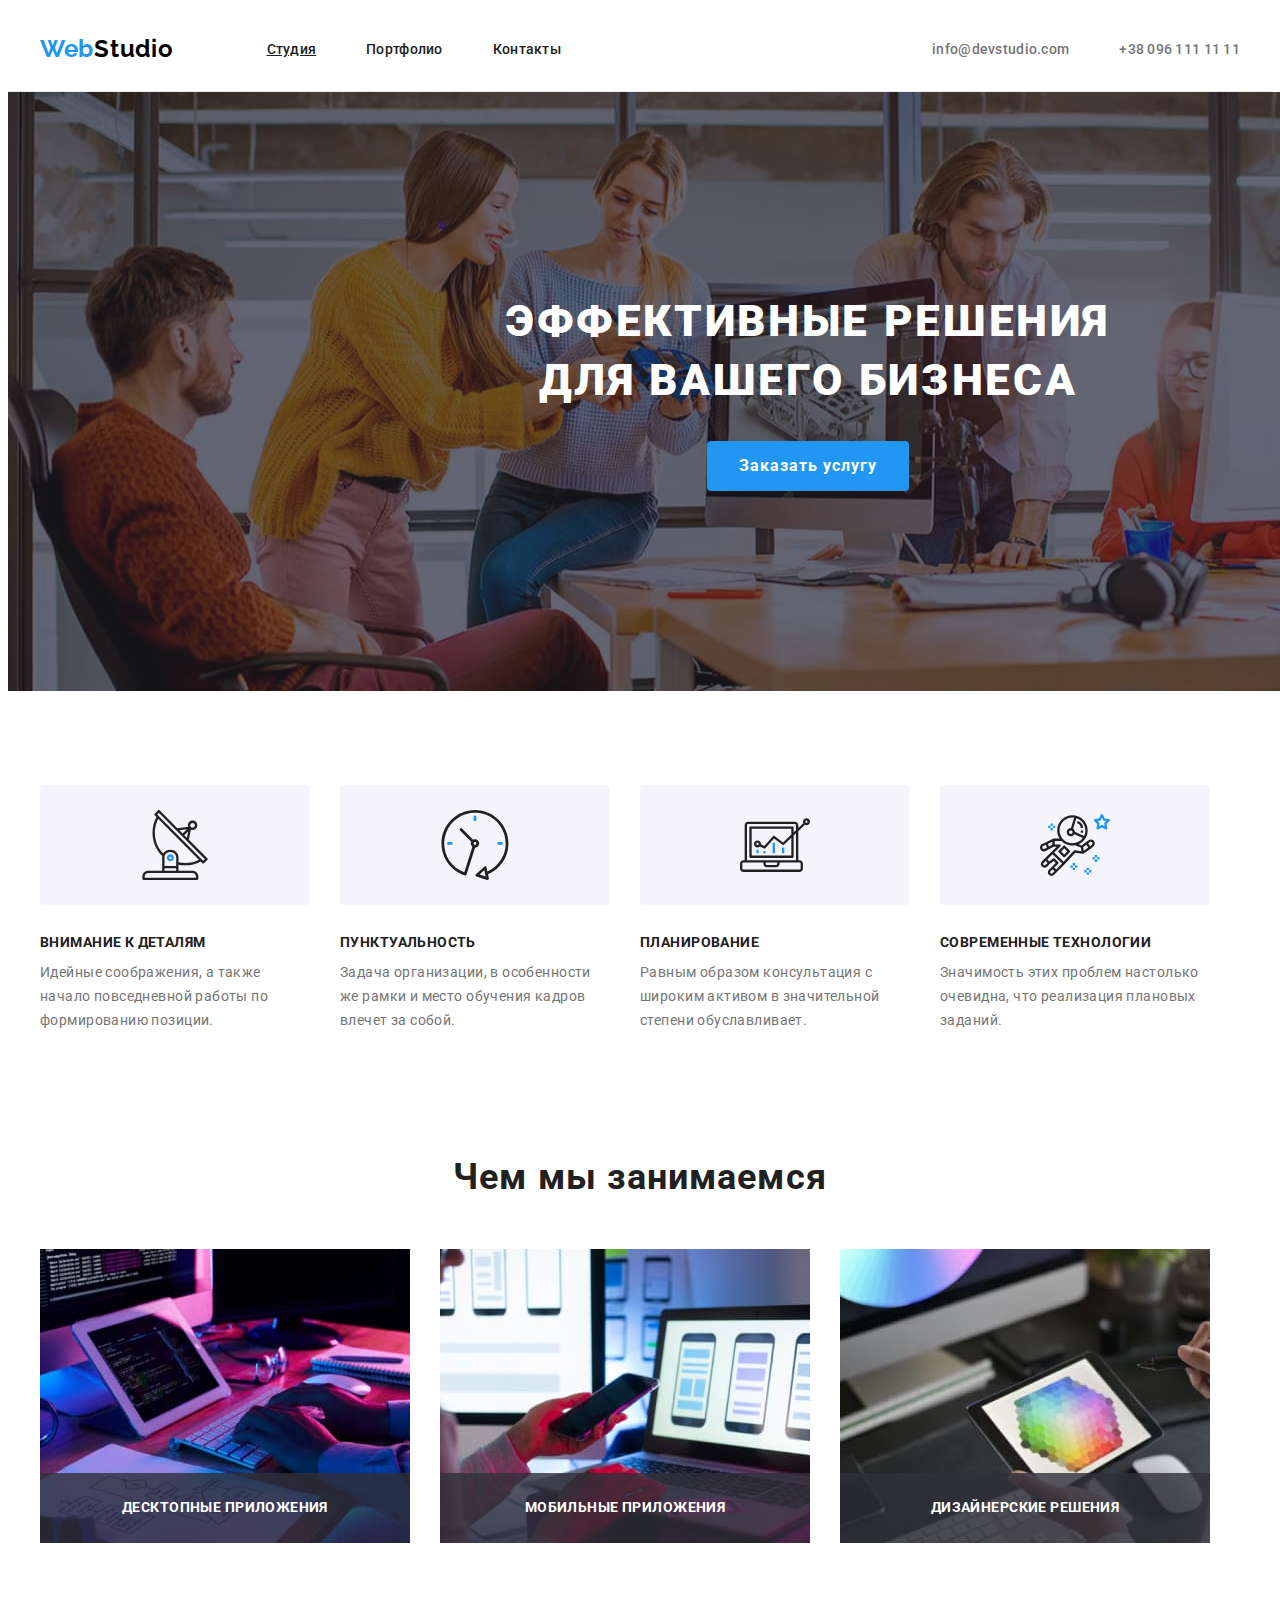
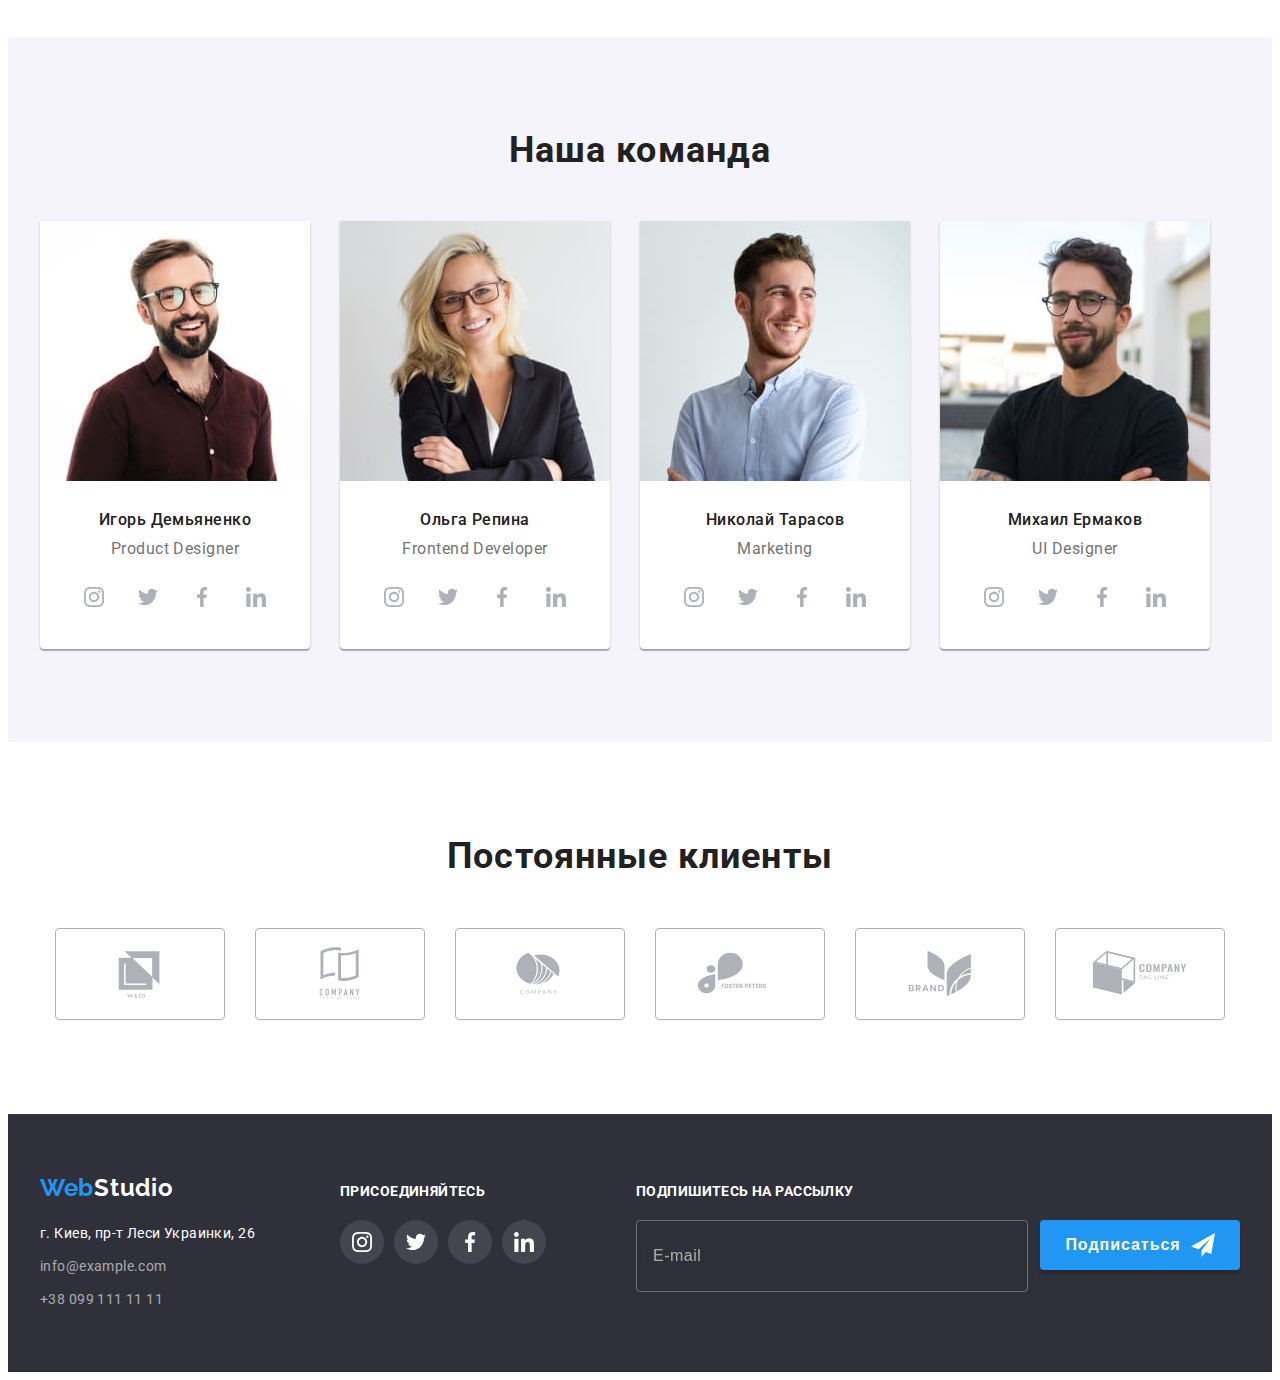
==== index.html @ d0c4ad3a "start" ====
<!DOCTYPE html>
<html lang="ru">

<head>
    <meta charset="UTF-8">
    <meta http-equiv="X-UA-Compatible" content="IE=edge">
    <meta name="viewport" content="width=device-width, initial-scale=1.0">
    <title>Document</title>

    <link rel="stylesheet" href="https://cdnjs.cloudflare.com/ajax/libs/modern-normalize/1.1.0/modern-normalize.min.css"
        integrity="sha512-wpPYUAdjBVSE4KJnH1VR1HeZfpl1ub8YT/NKx4PuQ5NmX2tKuGu6U/JRp5y+Y8XG2tV+wKQpNHVUX03MfMFn9Q=="
        crossorigin="anonymous" referrerpolicy="no-referrer" />
    <link rel="stylesheet" href="./css/styles.css">
    <link rel="stylesheet" href="./css/main.min.css">


    <link rel="preconnect" href="https://fonts.googleapis.com">
    <link rel="preconnect" href="https://fonts.gstatic.com" crossorigin>
    <link
        href="https://fonts.googleapis.com/css2?family=Raleway:wght@700&family=Roboto:wght@400;500;700;900&display=swap"
        rel="stylesheet">

</head>

<body>
    <header class="header">
        <div class="header__container container">
            <nav class="navigation">
                <a class="logo link" href="">Web<span class="logo--black">Studio</span></a>
                <ul class="navigation__list list">
                    <li class="navigation__item">
                        <a class="navigation__link currentclink" href="./index.html">Студия</a>
                    </li>
                    <li class="navigation__item">
                        <a class="navigation__link link" href="./portfolio.html">Портфолио</a>
                    </li>
                    <li class="navigation__item">
                        <a class="navigation__link link" href="">Контакты</a>
                    </li>
                </ul>
            </nav>
            <ul class="header__connect list">
                <li class="header__contact">
                    <a class="header__link link" href="mailto:info@devstudio.com">
                        <svg class="header__icon" width="16" height="12">
                            <use href="./images/icons.svg#icon-envelope"></use>
                        </svg>info@devstudio.com</a>
                </li>
                <li class="header__contact">
                    <a class="header__link link" href="tel:+380961111111">
                        <svg class="header__icon" width="10" height="16">
                            <use href="./images/icons.svg#icon-smartphone"></use>
                        </svg>+38 096 111 11 11</a>
                </li>
            </ul>
        </div>
        <div class="header__container--mob container">
            <nav class="navigation">
                <a class="logo link" href="">Web<span class="logo--black">Studio</span></a>
                <button type="button" aria-controls="menu-container" class="menu-open-btn">
                    <svg class="navigation__icons" width="40" height="40">
                        <use class="navigation__menu" href="./images/icons.svg#icon-menu"></use>
                    </svg>
                </button>
                <div class="navigation__container mob-menu is-hidden" id="menu-container">
                    <button type="button" aria-controls="menu-container" class="menu-close-btn">
                        <svg class="navigation__icons" width="40" height="40">
                            <use class="navigation__cross" href="./images/icons.svg#icon-cross"></use>
                        </svg>
                    </button>
                    <ul class="navigation__list--mob list">
                        <li class="navigation__item--mob">
                            <a class="navigation__link current link" href="./index.html">Студия</a>
                        </li>
                        <li class="navigation__item--mob">
                            <a class="navigation__link link" href="./portfolio.html">Портфолио</a>
                        </li>
                        <li class="navigation__item--mob">
                            <a class="navigation__link link" href="">Контакты</a>
                        </li>
                    </ul>
                
                    <ul class="header__connect--mob list">
                        <li class="header__contact">
                            <a class="header__link link mail" href="mailto:info@devstudio.com">
                                <svg class="header__icon" width="16" height="12">
                                    <use href="./images/icons.svg#icon-envelope"></use>
                                </svg>info@devstudio.com</a>
                        </li>
                        <li class="header__contact">
                            <a class="header__link link tel" href="tel:+380961111111">
                                <svg class="header__icon" width="10" height="16">
                                    <use href="./images/icons.svg#icon-smartphone"></use>
                                </svg>+38 096 111 11 11</a>
                        </li>
                    </ul>
                    <ul class="header__sms list">
                        <li class="header__site line"><a class="link" href="">Instagram</a></li>
                        <li class="header__site line"><a class="link" href="">Twitter</a></li>
                        <li class="header__site line"><a class="link" href="">Facebook</a></li>
                        <li class="header__site line"><a class="link" href=>LinkedIn</a></li>
                    </ul>
                </div>
            </nav>
        </div>
    </header>
    <main>
        <section class="hero hero__container">
            <div class="container">
                <h1 class="hero__title">Эффективные решения<br> для вашего бизнеса</h1>
                <button class="hero__btn" type="button" data-modal-open>Заказать услугу</button>
            </div>
        </section>

        <section class="features">
            <div class="container">
                <h2 class="features__title visually-hidden">Особенности</h2>
                <ul class="features__list list">
                    <li class="features__item">
                        <div class="features__icons">
                            <svg class="features__icon" width="70" height=70>
                                <use href="./images/icons.svg#icon-antenna"></use>
                            </svg>
                        </div>
                        <h3 class="features__accent">Внимание к деталям</h3>
                        <p class="features__text">Идейные соображения, а также начало повседневной работы по формированию
                            позиции.</p>
                    </li>
                    <li class="features__item">
                        <div class="features__icons">
                            <svg class="features__icon" width="70" height=70>
                                <use href="./images/icons.svg#icon-clock"></use>
                            </svg>
                        </div>
                        <h3 class="features__accent">Пунктуальность</h3>
                        <p class="features__text">Задача организации, в особенности же рамки и место обучения кадров
                            влечет
                            за собой.</p>
                    </li>
                    <li class="features__item">
                        <div class="features__icons">
                            <svg class="features__icon" width="70" height=70>
                                <use href="./images/icons.svg#icon-diagram"></use>
                            </svg>
                        </div>
                        <h3 class="features__accent">Планирование</h3>
                        <p class="features__text">Равным образом консультация с широким активом в значительной степени
                            обуславливает.</p>
                    </li>
                    <li class="features__item">
                        <div class="features__icons">
                            <svg class="features__icon" width="70" height=70>
                                <use href="./images/icons.svg#icon-astronaut"></use>
                            </svg>
                        </div>
                        <h3 class="features__accent">Современные технологии</h3>
                        <p class="features__text">Значимость этих проблем настолько очевидна, что реализация плановых
                            заданий.</p>
                    </li>
                </ul>
            </div>
        </section>

        <section class="work">
            <div class="container">
                <h2 class="work__title">Чем мы занимаемся</h2>
                <ul class="work__list list">
                    <li class="work__item">
                        <img src="./images/ourwork.jpg" alt="Специалист обрабатывает данные с помощью компьютера"
                            width="370" height="294">
                        <p class="work__text">Десктопные приложения</p>
                    </li>
                    <li class="work__item">
                        <img src="./images/ourwork1.jpg" alt="Процесс настройки мобильного приложения" width="370"
                            height="294">
                        <p class="work__text">Мобильные приложения</p>
                    </li>
                    <li class="work__item">
                        <img src="./images/ourwork2.jpg" alt="Специалист рисует логотип на планшете" width="370"
                             height="294">
                        <p class="work__text">Дизайнерские решения</p>
                    </li>
                </ul>
            </div>
        </section>

        <section class="team team__container">
            <div class="container ">
                <h2 class="team__title">Наша команда</h2>
                <ul class="team__list list">
                    <li class="team__item">
                        <picture>
                            <source 
                            srcset="./images/ourteam.jpg 1x,
                                    ./images/ourteam-desk@.jpg 2x" 
                            media="(min-width: 1200px)" 
                            />
                            <source 
                            srcset="./images/ourteam-tab.jpg 1x,
                                    ./images/ourteam-tab@.jpg 2x" 
                            media="(min-width: 768px)" 
                            />

                            <source
                            srcset="./images/ourteam-mob.jpg 1x,
                                    ./images/ourteam-mob@.jpg 2x"
                            media="(min-width: 320px)"
                            />
                            <img src="./images/ourteam.jpg" alt="Игорь Демьяненко">
                        </picture>
                        
                        <div class="team__information">
                            <h3 class="team__name">Игорь Демьяненко</h3>
                            <p class="team__text" lang="en">Product Designer</p>
                            <ul class="sms list">
                                <li class="sms__item">
                                    <a href="" class="sms__link">
                                        <svg class="sms__icon" width="20" height="20">
                                            <use href="./images/icons.svg#icon-instagram"></use></svg>
                                    </a>
                                </li>
                                <li class="sms__item">
                                    <a href="" class="sms__link">
                                        <svg class="sms__icon" width="20" height="20">
                                            <use href="./images/icons.svg#icon-twitter"></use>
                                        </svg>
                                   </a>
                                </li>
                                <li class="sms__item">
                                    <a href="" class="sms__link">
                                        <svg class="sms__icon" width="20" height="20">
                                            <use href="./images/icons.svg#icon-facebook"></use>
                                        </svg>
                                    </a>
                               </li>
                                <li class="sms__item">
                                    <a href="" class="sms__link">
                                        <svg class="sms__icon" width="20" height="20">
                                            <use href="./images/icons.svg#icon-linkedin"></use>
                                        </svg>
                                   </a>
                               </li>
                            </ul>
                        </div>
                    </li>
                    <li class="team__item">
                       <picture>
                            <source 
                            srcset="./images/ourteam1.jpg 1x,
                                    ./images/ourteam-desk2@.jpg 2x" 
                            media="(min-width: 1200px)" 
                            />
                            <source 
                            srcset="./images/ourteam-tab2.jpg 1x,
                                    ./images/ourteam-tab2@.jpg 2x" 
                            media="(min-width: 768px)" 
                            />

                            <source
                            srcset="./images/ourteam-mob2.jpg 1x,
                                    ./images/ourteam-mob2@.jpg 2x"
                            media="(min-width: 320px)"
                            />
                            <img src="./images/ourteam1.jpg" alt="Ольга Репина">
                        </picture>                        
                        
                        <div class="team__information">
                            <h3 class="team__name">Ольга Репина</h3>
                            <p class="team__text" lang="en">Frontend Developer</p>
                            <ul class="sms list">
                                <li class="sms__item">
                                    <a href="" class="sms__link">
                                        <svg class="sms__icon" width="20" height="20">
                                            <use href="./images/icons.svg#icon-instagram"></use>
                                        </svg>
                                    </a>
                                </li>
                                <li class="sms__item">
                                    <a href="" class="sms__link">
                                        <svg class="sms__icon" width="20" height="20">
                                            <use href="./images/icons.svg#icon-twitter"></use>
                                        </svg>
                                    </a>
                                </li>
                                <li class="sms__item">
                                    <a href="" class="sms__link">
                                        <svg class="sms__icon" width="20" height="20">
                                            <use href="./images/icons.svg#icon-facebook"></use>
                                        </svg>
                                    </a>
                                </li>
                                <li class="sms__item">
                                    <a href="" class="sms__link">
                                        <svg class="sms__icon" width="20" height="20">
                                            <use href="./images/icons.svg#icon-linkedin"></use>
                                        </svg>
                                    </a>
                                </li>
                            </ul>
                        </div>
                    </li>
                    <li class="team__item">
                        <picture>
                            <source 
                            srcset="./images/ourteam2.jpg 1x,
                                    ./images/ourteam-desk3@.jpg 2x" 
                            media="(min-width: 1200px)" 
                            />
                            <source 
                            srcset="./images/ourteam-tab3.jpg 1x,
                                    ./images/ourteam-tab3@.jpg 2x" 
                            media="(min-width: 768px)" 
                            />

                            <source
                            srcset="./images/ourteam-mob3.jpg 1x,
                                    ./images/ourteam-mob3@.jpg 2x"
                            media="(min-width: 320px)"
                            />
                            <img src="./images/ourteam2.jpg" alt="Николай Тарасов">
                        </picture>                          
                       
                        <div class="team__information">
                            <h3 class="team__name">Николай Тарасов</h3>
                            <p class="team__text" lang="en">Marketing</p>
                            <ul class="sms list">
                                <li class="sms__item">
                                    <a href="" class="sms__link">
                                        <svg class="sms__icon" width="20" height="20">
                                            <use href="./images/icons.svg#icon-instagram"></use>
                                        </svg>
                                    </a>
                                </li>
                                <li class="sms__item">
                                    <a href="" class="sms__link">
                                        <svg class="sms__icon" width="20" height="20">
                                            <use href="./images/icons.svg#icon-twitter"></use>
                                        </svg>
                                    </a>
                                </li>
                                <li class="sms__item">
                                    <a href="" class="sms__link">
                                        <svg class="sms__icon" width="20" height="20">
                                            <use href="./images/icons.svg#icon-facebook"></use>
                                        </svg>
                                    </a>
                                </li>
                                <li class="sms__item">
                                    <a href="" class="sms__link">
                                        <svg class="sms__icon" width="20" height="20">
                                            <use href="./images/icons.svg#icon-linkedin"></use>
                                        </svg>
                                    </a>
                                </li>
                            </ul>
                        </div>
                    </li>
                    <li class="team__item">
                        <picture>
                            <source 
                            srcset="./images/ourteam3.jpg 1x,
                                    ./images/ourteam-desk4@.jpg 2x" 
                            media="(min-width: 1200px)" 
                            />
                            <source 
                            srcset="./images/ourteam-tab4.jpg 1x,
                                    ./images/ourteam-tab4@.jpg 2x" 
                            media="(min-width: 768px)" 
                            />

                            <source
                            srcset="./images/ourteam-mob4.jpg 1x,
                                    ./images/ourteam-mob4@.jpg 2x"
                            media="(min-width: 320px)"
                            />
                            <img src="./images/ourteam3.jpg" alt="Михаил Ермаков">
                        </picture> 
                        
                        <div class="team__information">
                            <h3 class="team__name">Михаил Ермаков</h3>
                            <p class="team__text" lang="en">UI Designer</p>
                            <ul class="sms list">
                                <li class="sms__item">
                                    <a href="" class="sms__link">
                                        <svg class="sms__icon" width="20" height="20">
                                            <use href="./images/icons.svg#icon-instagram"></use>
                                        </svg>
                                    </a>
                                </li>
                                <li class="sms__item">
                                    <a href="" class="sms__link">
                                        <svg class="sms__icon" width="20" height="20">
                                            <use href="./images/icons.svg#icon-twitter"></use>
                                        </svg>
                                    </a>
                                </li>
                                <li class="sms__item">
                                    <a href="" class="sms__link">
                                        <svg class="sms__icon" width="20" height="20">
                                            <use href="./images/icons.svg#icon-facebook"></use>
                                        </svg>
                                    </a>
                                </li>
                                <li class="sms__item">
                                    <a href="" class="sms__link">
                                        <svg class="sms__icon" width="20" height="20">
                                            <use href="./images/icons.svg#icon-linkedin"></use>
                                        </svg>
                                    </a>
                                </li>
                            </ul>
                        </div>
                    </li>
                </ul>
            </div>
        </section>

        <section class="clients">
            <div class="container">
                <h2 class="clients__title">Постоянные клиенты</h2>
                <ul class="clients__list list">
                    <li class="clients__item">
                        <a href="" class="clients__link">
                            <svg class="clients__icon" width="106" height="60">
                                <use href="./images/icons.svg#icon-logo"></use>
                            </svg>
                        </a>
                    </li>
                    <li class="clients__item">
                        <a href="" class="clients__link">
                            <svg class="clients__icon" width="106" height="60">
                                <use href="./images/icons.svg#icon-logo-two"></use>
                            </svg>
                        </a>
                    </li>
                    <li class="clients__item">
                        <a href="" class="clients__link">
                            <svg class="clients__icon" width="106" height="60">
                                <use href="./images/icons.svg#icon-logo-three"></use>
                            </svg>
                        </a>
                    </li>
                    <li class="clients__item">
                        <a href="" class="clients__link">
                            <svg class="clients__icon" width="106" height="60">
                                <use href="./images/icons.svg#icon-logo-four"></use>
                            </svg>
                        </a>
                    </li>
                    <li class="clients__item">
                        <a href="" class="clients__link">
                            <svg class="clients__icon" width="106" height="60">
                                <use href="./images/icons.svg#icon-logo-five"></use>
                            </svg>
                        </a>
                    </li>
                    <li class="clients__item">
                        <a href="" class="clients__link">
                            <svg class="clients__icon" width="106" height="60">
                                <use href="./images/icons.svg#icon-logo-six"></use>
                            </svg>
                        </a>
                    </li>
                </ul>
            </div>
        </section>
    </main>

    <footer class="footer footer__container">
        <div class="container footer__parts">
            
                <div class="footer--first part">
                    <a class="logo link footer__logo" href="">Web<span class="logo--white">Studio</span></a>
                    <address class="footer__section">
                        <ul class="footer__list list">
                            <li class="footer__item">
                                <a class="footer__adress link" href="https://goo.gl/maps/gD4pQJYPGVRcV6fe9" target="_blank"
                                    rel="noopener noreferrer nofollow">г. Киев, пр-т Леси Украинки, 26</a>
                            </li>
                            <li class="footer__item">
                                <a class="footer__contact link" href="mailto:info@example.com">info@example.com</a>
                            </li>
                            <li class="footer__item">
                                <a class="footer__contact link" href="tel:+380991111111">+38 099 111 11 11</a>
                            </li>
                        </ul>
                    </address>
                </div>
                <div class="footer--second part">
                    <p class="footer__text">присоединяйтесь</p>
                    <ul class="footer__sms list">
                        <li class="footer__site">
                            <a href="" class="footer__link">
                                <svg class="footer__icons" width="20" height="20">
                                    <use href="./images/icons.svg#icon-instagram-footer"></use>
                                </svg>
                            </a>
                        </li>
                        <li class="footer__site">
                            <a href="" class="footer__link">
                                <svg class="footer__icons" width="20" height="20">
                                    <use href="./images/icons.svg#icon-twitter-footer"></use>
                                </svg>
                            </a>
                        </li>
                        <li class="footer__site">
                            <a href="" class="footer__link">
                                <svg class="footer__icons" width="20" height="20">
                                    <use href="./images/icons.svg#icon-facebook-footer"></use>
                                </svg>
                            </a>
                        </li>
                        <li class="footer__site">
                            <a href="" class="footer__link">
                                <svg class="footer__icons" width="20" height="20">
                                    <use href="./images/icons.svg#icon-linkedin-footer"></use>
                                </svg>
                            </a>
                        </li>
                    </ul>
                </div>
            
            <div class="footer--third part">
                <p class="footer__text">Подпишитесь на рассылку</p>
                <div class="footer__form">
                    <input 
                    type="email"
                    name="footer-email"
                    class="footer__email"
                    placeholder="E-mail"
                    />
                    <button type="button" class="footer__btn">
                        Подписаться
                        <svg class="footer__icon--send" width="24" height="24">
                            <use href="./images/icons.svg#icon-send"></use>
                        </svg>
                    </button>
                </div>
            </div>
        </div>
    </footer>

    <div class="backdrop is-hidden" data-modal>
        <div class="modal">
            <button type="button" class="modal__btn--close" data-modal-close>
                <svg class="modal__icon" width="18" height="18">
                    <use href="./images/icons.svg#icon-close-black"></use>
                </svg>
            </button>
            <form class="modal__form">
                <p class="modal__title">Оставьте свои данные, мы вам перезвоним</p>
                    <label class="modal__label">
                        Имя
                        <span class="modal__field">
                            <input
                            type="text"
                            name="name"
                            class="modal__input"
                            />
                            <svg class="modal__icons" width="18" height="18">
                                <use href="./images/icons.svg#icon-person-black"></use>
                            </svg>
                        </span>
                    </label>
                    <label class="modal__label">
                        Телефон
                        <span class="modal__field">
                            <input
                            type="tel"
                            name="telefon"
                            class="modal__input"
                            />
                            <svg class="modal__icons" width="18" height="18">
                                <use href="./images/icons.svg#icon-phone-black"></use>
                            </svg>
                        </span>
                    </label>
                    <label class="modal__label">
                        Почта
                        <span class="modal__field">
                            <input 
                            type="email"
                            name="email"
                            class="modal__input"
                            />
                            <svg class="modal__icons" width="18" height="18">
                                <use href="./images/icons.svg#icon-email-black"></use>
                            </svg>
                        </span>
                    </label>
            
                    <label class="modal__label modal__textarea">
                        Комментарий
                        <textarea name="modal-text" placeholder="Введите текст" class="modal__text"></textarea>
                    </label>

                    <label class="check">
                        <span class="check__field">
                            <input type="checkbox" name="check" class="check__input" />
                            <svg class="check__icon" width="16" height="15">
                                <use href="./images/icons.svg#icon-check"></use>
                            </svg>
                        </span>
                        Соглашаюсь с рассылкой и принимаю<a href="" class="check__link">Условия договора</a> 
                    </label>
                <button type="submit" class="modal__submit">Отправить</button>
            </form>
        </div>
    </div>
    <script src="./js/modal.js"></script>
    <script src="./js/mobile-menu.js"></script>
</body>

</html>
---- css/main.min.css ----
p,h1,h2,h3,h4,h5,h6{margin:0}ul{margin:0;padding:0}.list{list-style:none}.link{text-decoration:none}textarea::placeholder{color:rgba(117,117,117,0.5)}img{display:block;max-width:100%;height:auto}input::placeholder{font-weight:400;font-size:16px;line-height:1.25;display:flex;align-items:center;letter-spacing:0.03em;color:rgba(255,255,255,0.6)}body{font-family:'Roboto', sans-serif;color:var(--first-title-color);background-color:var(--main-background-color)}.container{padding-left:15px;padding-right:15px;margin:0 auto}@media screen and (min-width: 480px){.container{width:480px}}@media screen and (min-width: 768px){.container{width:768px}}@media screen and (min-width: 1200px){.container{width:1200px}}.logo{font-family:Raleway;font-weight:700;font-size:24px;line-height:1.16;letter-spacing:0.03em;color:var(--accent-color)}@media screen and (min-width: 1200px){.logo{margin-right:93px;padding-top:24px;padding-bottom:24px}}.logo--black{color:var(--logo-part-color)}.footer__logo{display:block;margin-bottom:20px;padding:0}.logo--white{color:var(--three-title-color)}.header{font-weight:500;font-size:40px;line-height:1.17;letter-spacing:0.02em;border-bottom:1px solid #ececec}.header__container--mob{position:relative}@media screen and (min-width: 320px) and (max-width: 767px){.header__container{display:none}}@media screen and (min-width: 768px){.header__container--mob{display:none}}.header__connect--mob{display:flex;flex-direction:column-reverse;margin-left:auto;margin-bottom:64px}.header .tel{font-weight:500;font-size:34px;line-height:1.17;letter-spacing:0.02em;color:var(--accent-color);margin-bottom:32px}.header .mail{font-weight:500;font-size:24px;line-height:1.16;letter-spacing:0.02em;color:var(--first-text-color)}.header__sms{position:relative;display:flex;flex-direction:row}.header .line{position:relative}.header .line::after{content:'';width:22px;height:0px;bottom:8px;position:absolute;border:1px solid rgba(33,33,33,0.2);transform:rotate(90deg)}.header__site{font-weight:500;font-size:18px;line-height:1.22;letter-spacing:0.02em;color:var(--accent-color)}.header__site:not(:last-child){margin-right:20px}.header__link{color:var(--first-text-color);display:flex;transition:color 250ms cubic-bezier(0.4, 0, 0.2, 1)}.header__link:hover,.header__link:focus{color:var(--accent-color)}@media screen and (min-width: 768px){.header__link{align-items:center;justify-content:center;padding-top:32px;padding-bottom:32px}}@media screen and (min-width: 768px){.header__icon{fill:currentColor;margin-right:10px}}.header__icon{display:none}@media screen and (min-width: 1200px){.header{font-size:14px;line-height:1.33;border-bottom:1px solid #ececec}.header__container{display:flex;align-items:center}.header .header__contact+.header__contact{margin-left:50px}.header__link{color:var(--first-text-color);display:flex;align-items:center;justify-content:center;padding-top:32px;padding-bottom:32px;transition:color 250ms cubic-bezier(0.4, 0, 0.2, 1)}.header__link:hover,.header__link:focus{color:var(--accent-color)}}.navigation{display:flex;justify-content:space-between;align-items:center}.navigation__container{position:absolute;top:0;left:0;width:100%;height:796px;background-color:var(--main-background-color);padding:48px 40px}.navigation__list--mob{margin-bottom:302px}.navigation .menu-close-btn{position:absolute;top:10px;right:15px}.navigation .menu-close-btn,.navigation .menu-open-btn{display:inline-flex;margin:0;padding:0;border:none;background-color:transparent}.navigation .menu-close-btn:hover,.navigation .menu-close-btn:focus,.navigation .menu-open-btn:hover,.navigation .menu-open-btn:focus{color:var(--accent-color)}.navigation__button .navigation__list{display:flex;flex-direction:column;margin-bottom:302px}.navigation__item--mob:not(:last-child){margin-bottom:32px}.navigation__link{color:var(--first-title-color);display:block;transition:color 250ms cubic-bezier(0.4, 0, 0.2, 1)}.navigation__link:focus,.navigation__link:hover{color:var(--accent-color)}@media screen and (min-width: 768px){.navigation__link{padding-top:32px;padding-bottom:32px}}@media screen and (min-width: 768px){.navigation .navigation__item+.navigation__item{margin-left:50px}}.current{color:var(--accent-color);position:relative}@media screen and (min-width: 768px){.current::after{content:'';width:100%;height:4px;position:absolute;background-color:var(--accent-color);border-radius:2px;left:0;bottom:-1px}}@media screen and (min-width: 768px){.header{font-weight:500;font-size:14px;line-height:1.33;letter-spacing:0.02em;border-bottom:1px solid #ececec}.header__container{display:flex;align-items:center}.header__connect{display:flex;margin-left:auto}.header .header__contact+.header__contact{margin-left:50px}.header__link{color:var(--first-text-color);display:flex;align-items:center;justify-content:center;padding-top:32px;padding-bottom:32px;transition:color 250ms cubic-bezier(0.4, 0, 0.2, 1)}.header__link:hover,.header__link:focus{color:var(--accent-color)}.header__icon{fill:currentColor;margin-right:10px}.navigation{display:flex;align-items:center}.navigation__list{display:flex}.navigation .navigation__item+.navigation__item{margin-left:50px}.navigation__link{color:var(--first-title-color);display:block;padding-top:32px;padding-bottom:32px;transition:color 250ms cubic-bezier(0.4, 0, 0.2, 1)}.navigation__link:focus,.navigation__link:hover{color:var(--accent-color)}.current{color:var(--accent-color);position:relative}.current::after{content:'';width:100%;height:4px;position:absolute;background-color:var(--accent-color);border-radius:2px;left:0;bottom:-1px}}.hero{background-color:var(--hero-background-color)}.hero__container{padding-top:118px;padding-bottom:118px;background-image:linear-gradient(var(--hero-background-color), var(--hero-background-color)),url(../images/hero-mob.jpg);background-repeat:no-repeat;background-position:center;background-size:cover;width:480px;margin:0 auto}@media (min-device-pixel-ratio: 2), (min-resolution: 192dpi), (min-resolution: 2dppx){.hero__container{background-image:linear-gradient(var(--hero-background-color), var(--hero-background-color)),url(../images/hero-mob2.jpg)}}.hero__title{font-weight:900;font-size:26px;line-height:1.61;text-align:center;letter-spacing:0.06em;text-transform:uppercase;color:var(--three-title-color);margin-bottom:30px}.hero__btn{font-family:inherit;border:none;border-radius:4px;font-weight:700;font-size:16px;line-height:1.87;display:flex;align-items:center;text-align:center;letter-spacing:0.06em;color:var(--second-btn-color);cursor:pointer;background-color:var(--background-btn-color);margin-left:auto;margin-right:auto;padding:10px 32px;transition:background-color 250ms cubic-bezier(0.4, 0, 0.2, 1)}.hero__btn:hover,.hero__btn:focus{background-color:var(--background-btn-hero)}@media screen and (min-width: 768px){.hero__container{padding-top:200px;padding-bottom:200px;background-image:linear-gradient(var(--hero-background-color), var(--hero-background-color)),url(../images/hero-tab.jpg);width:768px}}@media screen and (min-width: 768px) and (min-device-pixel-ratio: 2), screen and (min-width: 768px) and (min-resolution: 192dpi), screen and (min-width: 768px) and (min-resolution: 2dppx){.hero__container{background-image:linear-gradient(var(--hero-background-color), var(--hero-background-color)),url(../images/hero-tab2.jpg)}}@media screen and (min-width: 1200px){.hero__container{padding-top:200px;padding-bottom:200px;background-image:linear-gradient(var(--hero-background-color), var(--hero-background-color)),url(../images/hero-picture.jpg);width:1600px}}@media screen and (min-width: 1200px) and (min-device-pixel-ratio: 2), screen and (min-width: 1200px) and (min-resolution: 192dpi), screen and (min-width: 1200px) and (min-resolution: 2dppx){.hero__container{background-image:linear-gradient(var(--hero-background-color), var(--hero-background-color)),url(../images/hero-picture2.jpg)}}@media screen and (min-width: 1200px){.hero__title{font-size:44px;line-height:1.36}}.features{padding-top:60px;padding-bottom:60px}.features__icons{height:120px;background:var(--three-background-color);border-radius:4px;display:flex;justify-content:center;align-items:center;margin-bottom:30px}.features__accent{font-weight:700;font-size:14px;line-height:1.14;letter-spacing:0.03em;text-transform:uppercase;color:var(--first-title-color);margin-bottom:10px}.features__text{font-weight:400;font-size:14px;line-height:1.71;letter-spacing:0.03em;color:var(--first-text-color)}.features__item{width:450px}.features__item:not(:last-child){margin-bottom:30px}.features__icons{width:450px}@media screen and (max-width: 767px){.features__accent{text-align:center}}@media screen and (min-width: 768px){.features__list{display:flex}.features__item{width:354px}.features__icons{width:354px}}@media screen and (min-width: 768px) and (max-width: 1190px){.features__list{flex-wrap:wrap;margin-right:-30px;margin-bottom:-30px}.features__item{margin-right:30px;margin-bottom:30px}}@media screen and (min-width: 1200px){.features{padding-top:94px;padding-bottom:94px}.features .features__item+.features__item{margin-left:30px}.features__item{width:270px}.features__icons{width:270px}}@media screen and (max-width: 1190px){.work{display:none}}@media screen and (min-width: 1200px){.work{padding-bottom:94px}.work__title{font-weight:700;font-size:36px;line-height:1.16;text-align:center;letter-spacing:0.03em;color:var(--first-title-color);margin-bottom:50px}.work__list{display:flex}.work .work__item+.work__item{margin-left:30px}.work__item{position:relative}.work__text{position:absolute;bottom:0;background-color:rgba(47,48,58,0.8);width:100%;height:70px;display:flex;justify-content:center;align-items:center;font-weight:700;font-size:14px;line-height:1.14;text-align:center;letter-spacing:0.03em;text-transform:uppercase;color:var(--three-title-color)}}.team{background-color:var(--three-background-color)}.team__container{padding-top:60px;padding-bottom:60px}.team__title{font-weight:700;font-size:36px;line-height:1.16;text-align:center;letter-spacing:0.03em;color:var(--first-title-color);margin-bottom:50px}.team__item{width:450px;height:622px;background:var(--main-background-color);box-shadow:0px 1px 3px rgba(0,0,0,0.12),0px 1px 1px rgba(0,0,0,0.14),0px 2px 1px rgba(0,0,0,0.2);border-radius:0px 0px 4px 4px}.team__information{padding:30px 32px 24px 32px}.team__name{font-weight:500;font-size:16px;line-height:1.18;text-align:center;letter-spacing:0.03em;color:var(--first-title-color);margin-bottom:10px}.team__text{font-weight:400;font-size:16px;line-height:1.18;text-align:center;letter-spacing:0.03em;color:var(--first-text-color);margin-bottom:16px}@media screen and (min-width: 320px) and (max-width: 767px){.team__item:not(:last-child){margin-bottom:30px}}@media screen and (min-width: 768px) and (max-width: 1199px){.team__item{width:354px;height:536px;margin-left:30px;margin-bottom:30px}.team__list{display:flex;flex-wrap:wrap;margin-left:-30px;margin-bottom:-30px}}@media screen and (min-width: 1200px){.team__container{padding-top:93px;padding-bottom:93px}.team__list{display:flex}.team__item{width:270px;height:428px}.team .team__item+.team__item{margin-left:30px}.team__information{padding:30px 32px}}.sms{display:flex;justify-content:center}.sms .sms__item+.sms__item{margin-left:10px}.sms__link{display:flex;justify-content:center;align-items:center;width:44px;height:44px;border-radius:50%;color:var(--icon-color);transition:color 250ms cubic-bezier(0.4, 0, 0.2, 1),background-color 250ms cubic-bezier(0.4, 0, 0.2, 1)}.sms__link:hover,.sms__link:focus{background-color:var(--accent-color);color:var(--second-btn-color)}.sms__icon{fill:currentColor}.clients{padding-top:60px;padding-bottom:60px}.clients__title{font-weight:700;text-align:center;letter-spacing:0.03em;color:var(--first-title-color)}.clients__list{display:flex}.clients__link{display:flex;justify-content:center;align-items:center;height:92px;border:1px solid var(--icon-color);box-sizing:border-box;border-radius:4px;color:var(--icon-color);transition:color 250ms cubic-bezier(0.4, 0, 0.2, 1),border 250ms cubic-bezier(0.4, 0, 0.2, 1)}.clients__link:hover,.clients__link:focus{color:var(--accent-color);border:1px solid var(--accent-color);outline:none}.clients__icon{fill:currentColor}.clients__title{font-size:28px;line-height:1.17;margin-bottom:30px}.clients__link{width:210px}@media screen and (min-width: 768px){.clients__link{width:226px}}@media screen and (min-width: 320px) and (max-width: 1190px){.clients__list{flex-wrap:wrap;margin-right:-30px;margin-bottom:-30px}.clients__item{margin-right:30px;margin-bottom:30px}}@media screen and (min-width: 1200px){.clients{padding-top:94px;padding-bottom:94px}.clients__title{font-size:36px;line-height:1.16;margin-bottom:50px}.clients__list{justify-content:center}.clients .clients__item+.clients__item{margin-left:30px}.clients__link{width:170px}}.footer{background-color:var(--second-background-color)}.footer__container{padding-top:60px;padding-bottom:60px}.footer__adress,.footer__contact{font-family:Roboto;font-style:normal;font-weight:400;font-size:14px;line-height:1.71;letter-spacing:0.03em;transition:color 250ms cubic-bezier(0.4, 0, 0.2, 1)}.footer__adress:hover,.footer__adress:focus,.footer__contact:hover,.footer__contact:focus{color:var(--accent-color)}.footer__adress{color:var(--three-title-color)}.footer__contact{color:rgba(255,255,255,0.6)}.footer__text{font-weight:700;font-size:14px;line-height:1.14;letter-spacing:0.03em;text-transform:uppercase;color:var(--three-title-color);margin-bottom:20px}.footer__sms{display:flex;justify-content:center}.footer .footer__site+.footer__site{margin-left:10px}.footer__link{display:flex;justify-content:center;align-items:center;width:44px;height:44px;border-radius:50%;color:var(--second-btn-color);background-color:rgba(255,255,255,0.1);transition:background-color 250ms cubic-bezier(0.4, 0, 0.2, 1)}.footer__link:hover,.footer__link:focus{background-color:var(--accent-color);filter:drop-shadow(0px 4px 4px rgba(0,0,0,0.25)) drop-shadow(0px 4px 4px rgba(0,0,0,0.25))}.footer__icons{fill:currentColor}.footer__email{width:358px;height:50px;border:1px solid rgba(255,255,255,0.3);filter:drop-shadow(0px 4px 4px rgba(0,0,0,0.15));border-radius:4px;color:rgba(255,255,255,0.6);background-color:transparent;padding:10px 16px;cursor:pointer}.footer__btn{width:200px;height:50px;font-weight:700;font-size:16px;line-height:1.87;display:flex;justify-content:center;align-items:center;text-align:center;letter-spacing:0.06em;color:var(--three-title-color);background-color:var(--background-btn-color);box-shadow:0px 4px 4px rgba(0,0,0,0.15);border-radius:4px;border:none;cursor:pointer}.footer__icon--send{margin-left:10px}@media screen and (min-width: 320px) and (max-width: 1190px){.footer .part{display:flex;flex-direction:column;align-items:center}.footer .part:not(:last-child){margin-bottom:60px}.footer__item{text-align:center}.footer__item:not(:last-child){display:block;margin-bottom:8px}.footer__email{width:450px;margin-bottom:20px}.footer__btn{margin:auto}}@media screen and (min-width: 320px) and (max-width: 767px){.footer__parts{display:flex;flex-direction:column;align-items:center}}@media screen and (min-width: 768px) and (max-width: 1190px){.footer__parts{display:flex;flex-wrap:wrap;justify-content:space-around}}@media screen and (min-width: 1200px){.footer__parts{display:flex;align-items:baseline}.footer .footer--first{width:230px}.footer__item:not(:last-child){display:block;margin-bottom:9px}.footer .footer--second{display:flex;flex-direction:column;justify-content:center;margin-left:70px}.footer .footer--third{margin-left:auto}.footer__form{display:flex}.footer__btn{margin-left:12px}}.backdrop{position:fixed;top:0;width:100vw;height:100vh;background:rgba(0,0,0,0.2);transition:opacity 500ms, visibility 500ms}.backdrop.is-hidden .modal{transform:rotate(-300deg) scale(0.5)}.modal{position:absolute;padding:40px;width:450px;height:609px;top:50%;left:50%;transform:translate(-50%, -50%) rotate(0) scale(1);background:var(--main-background-color);box-shadow:0px 1px 3px rgba(0,0,0,0.12),0px 1px 1px rgba(0,0,0,0.14),0px 2px 1px rgba(0,0,0,0.2);border-radius:4px;transition:transform 500ms}@media screen and (min-width: 1200px){.modal{width:528px;height:581px}.modal__title{line-height:1.15}.modal__input{width:448px}.modal__text{width:448px}}.modal__btn--close{position:absolute;background-color:var(--main-background-color);border-radius:50%;border:1px solid rgba(0,0,0,0.1);box-sizing:border-box;top:8px;right:8px;width:30px;height:30px;cursor:pointer;transition:fill 250ms cubic-bezier(0.4, 0, 0.2, 1)}.modal__btn--close:hover,.modal__btn--close:focus{fill:var(--accent-color)}.modal__icon{position:absolute;top:50%;left:50%;transform:translate(-50%, -50%);color:currentColor}.modal__title{font-weight:700;font-size:20px;line-height:1.5;text-align:center;letter-spacing:0.03em;color:var(--first-title-color);margin-bottom:12px}.modal__label{font-weight:400;font-size:12px;line-height:1.16;letter-spacing:0.01em;color:var(--first-text-color);display:flex;flex-direction:column;margin-bottom:10px}.modal__input{width:370px;height:40px;border:1px solid rgba(33,33,33,0.2);box-sizing:border-box;border-radius:4px;margin-top:4px;cursor:pointer;outline:none;transition:border-color 250ms cubic-bezier(0.4, 0, 0.2, 1)}.modal__input:hover,.modal__input:focus{border-color:var(--accent-color)}.modal .modal__input+.modal__icons,.modal .modal__input+.modal__icons{transition:fill 250ms cubic-bezier(0.4, 0, 0.2, 1)}.modal .modal__input:hover+.modal__icons,.modal .modal__input:focus+.modal__icons{fill:var(--accent-color)}.modal__field{position:relative;display:block}.modal__field input{padding:4px 34px}.modal__icons{position:absolute;top:50%;left:12px;transform:translateY(-50%)}.modal__textarea{margin-bottom:20px}.modal__text{width:370px;height:120px;border:1px solid rgba(33,33,33,0.2);box-sizing:border-box;resize:none;border-radius:4px;padding:12px 16px;margin-top:4px;cursor:pointer;outline:none;transition:border-color 250ms cubic-bezier(0.4, 0, 0.2, 1)}.modal__text:hover,.modal__text:focus{border-color:var(--accent-color)}.modal__submit{font-weight:700;font-size:16px;line-height:1.87;display:flex;justify-content:center;align-items:center;text-align:center;letter-spacing:0.06em;color:var(--second-btn-color);width:200px;height:50px;background:var(--background-btn-color);box-shadow:0px 4px 4px rgba(0,0,0,0.15);border-radius:4px;border:none;cursor:pointer;margin:auto;transition:background-color 250ms cubic-bezier(0.4, 0, 0.2, 1)}.modal__submit:hover,.modal__submit:focus{background-color:var(--background-btn-hero)}.check{display:flex;justify-content:center;align-items:center;font-weight:400;font-size:12px;line-height:1.16;letter-spacing:0.03em;color:var(--first-text-color);margin-bottom:30px}@media screen and (min-width: 1200px){.check{font-size:14px;line-height:1.71}.check__link{margin-left:5px}}.check__icon{display:inline-block;width:16px;height:15px;border:2px solid var(--fitst-btn-color);border-radius:2px;margin-right:8px}.check__input{-webkit-appearance:none;-moz-appearance:none;appearance:none}.check__input:checked ~ .check__icon{background-color:var(--accent-color);border-color:var(--accent-color)}.check__input:focus-visible ~ .check__icon{border-color:var(--accent-color)}.check__input:hover ~ .check__icon{border:2px solid var(--accent-color)}.check__link{color:var(--accent-color)}.filters{padding-top:60px;padding-bottom:60px}.filters__list{display:flex;flex-wrap:wrap;margin-bottom:40px}@media screen and (min-width: 768px) and (max-width: 1199px){.filters__list{justify-content:center}}.filters__item{margin-left:8px}.filters__btn{font-family:inherit;border:none;border-radius:4px;font-weight:500;font-size:16px;line-height:1.62;text-align:center;letter-spacing:0.03em;color:var(--fitst-btn-color);background-color:var(--three-background-color);cursor:pointer;padding:6px 22px;transition:color 250ms cubic-bezier(0.4, 0, 0.2, 1),background-color 250ms cubic-bezier(0.4, 0, 0.2, 1),box-shadow 250ms cubic-bezier(0.4, 0, 0.2, 1)}.filters__btn:hover,.filters__btn:focus{color:var(--second-btn-color);background-color:var(--accent-color);box-shadow:0px 3px 1px rgba(0,0,0,0.1),0px 1px 2px rgba(0,0,0,0.08),0px 2px 2px rgba(0,0,0,0.12)}@media screen and (min-width: 320px) and (max-width: 767px){.filters__item:nth-child(-n+3){margin-bottom:15px}}@media screen and (min-width: 1200px){.filters{padding-top:93px;padding-bottom:93px}.filters__list{justify-content:center;margin-bottom:50px}}.current__btn{color:var(--second-btn-color);background-color:var(--background-btn-color)}@media screen and (min-width: 768px) and (max-width: 1199px){.portfolio{display:flex;flex-wrap:wrap;margin-right:-30px;margin-bottom:-30px}.portfolio__item{width:354px;margin-right:30px;margin-bottom:30px}}@media screen and (min-width: 1200px){.portfolio{display:flex;flex-wrap:wrap;margin-right:-30px;margin-bottom:-30px}.portfolio__item{background-color:var(--main-background-color);flex-basis:calc(100% / 3 - 30px);margin-right:30px;margin-bottom:30px;position:relative;transition:box-shadow 250ms cubic-bezier(0.4, 0, 0.2, 1)}.portfolio__item:hover{box-shadow:0px 1px 1px rgba(0,0,0,0.12),0px 4px 4px rgba(0,0,0,0.06),1px 4px 6px rgba(0,0,0,0.16)}}.portfolio__item{background-color:var(--main-background-color);position:relative;transition:box-shadow 250ms cubic-bezier(0.4, 0, 0.2, 1)}.portfolio__item:hover{box-shadow:0px 1px 1px rgba(0,0,0,0.12),0px 4px 4px rgba(0,0,0,0.06),1px 4px 6px rgba(0,0,0,0.16)}.portfolio__item:not(:last-child){margin-bottom:30px}.portfolio .portfolio__item:hover .portfolio__text{transform:translateY(0);transition:transform 250ms cubic-bezier(0.4, 0, 0.2, 1)}.portfolio__link{display:block;transition:box-shadow 250ms cubic-bezier(0.4, 0, 0.2, 1)}.portfolio__link:focus{box-shadow:0px 1px 1px rgba(0,0,0,0.12),0px 4px 4px rgba(0,0,0,0.06),1px 4px 6px rgba(0,0,0,0.16)}.portfolio__link:focus .portfolio__text{transform:translateY(0);transition:transform 250ms cubic-bezier(0.4, 0, 0.2, 1)}.portfolio__overlay{position:relative;overflow:hidden}.portfolio__text{position:absolute;top:0;bottom:0;font-weight:400;font-size:18px;line-height:1.56;letter-spacing:0.03em;color:var(--three-title-color);background-color:rgba(33,150,243,0.9);padding:63px 24px;width:100%;height:100%;transform:translateY(101%);transition:transform 250ms cubic-bezier(0.4, 0, 0.2, 1)}.portfolio__card{border:1px solid #eee;border-top:0;padding:20px 24px}.portfolio__title{font-weight:700;font-size:18px;line-height:2;letter-spacing:0.06em;color:var(--first-title-color);margin-bottom:4px}.portfolio__label{font-weight:400;font-size:16px;line-height:1.8;letter-spacing:0.03em;color:var(--first-text-color)}:root{--header-text-color: #212121;--fitst-btn-color: #212121;--second-btn-color: #ffffff;--first-title-color: #212121;--second-title-color: #2196f3;--three-title-color: #ffffff;--first-text-color: #757575;--accent-color: #2196f3;--main-background-color: #ffffff;--second-background-color: #2f303a;--three-background-color: #f5f4fa;--background-btn-color: #2196f3;--background-btn-hero: #188ce8;--logo-part-color: #000000;--hero-background-color: rgba(47, 48, 58, 0.4);--icon-color: #afb1b8}.visually-hidden{position:absolute;white-space:nowrap;width:1px;height:1px;overflow:hidden;border:0;padding:0;clip:rect(0 0 0 0);clip-path:inset(50%);margin:-1px}.is-hidden{visibility:hidden;opacity:0;pointer-events:none}
/*# sourceMappingURL=main.min.css.map */
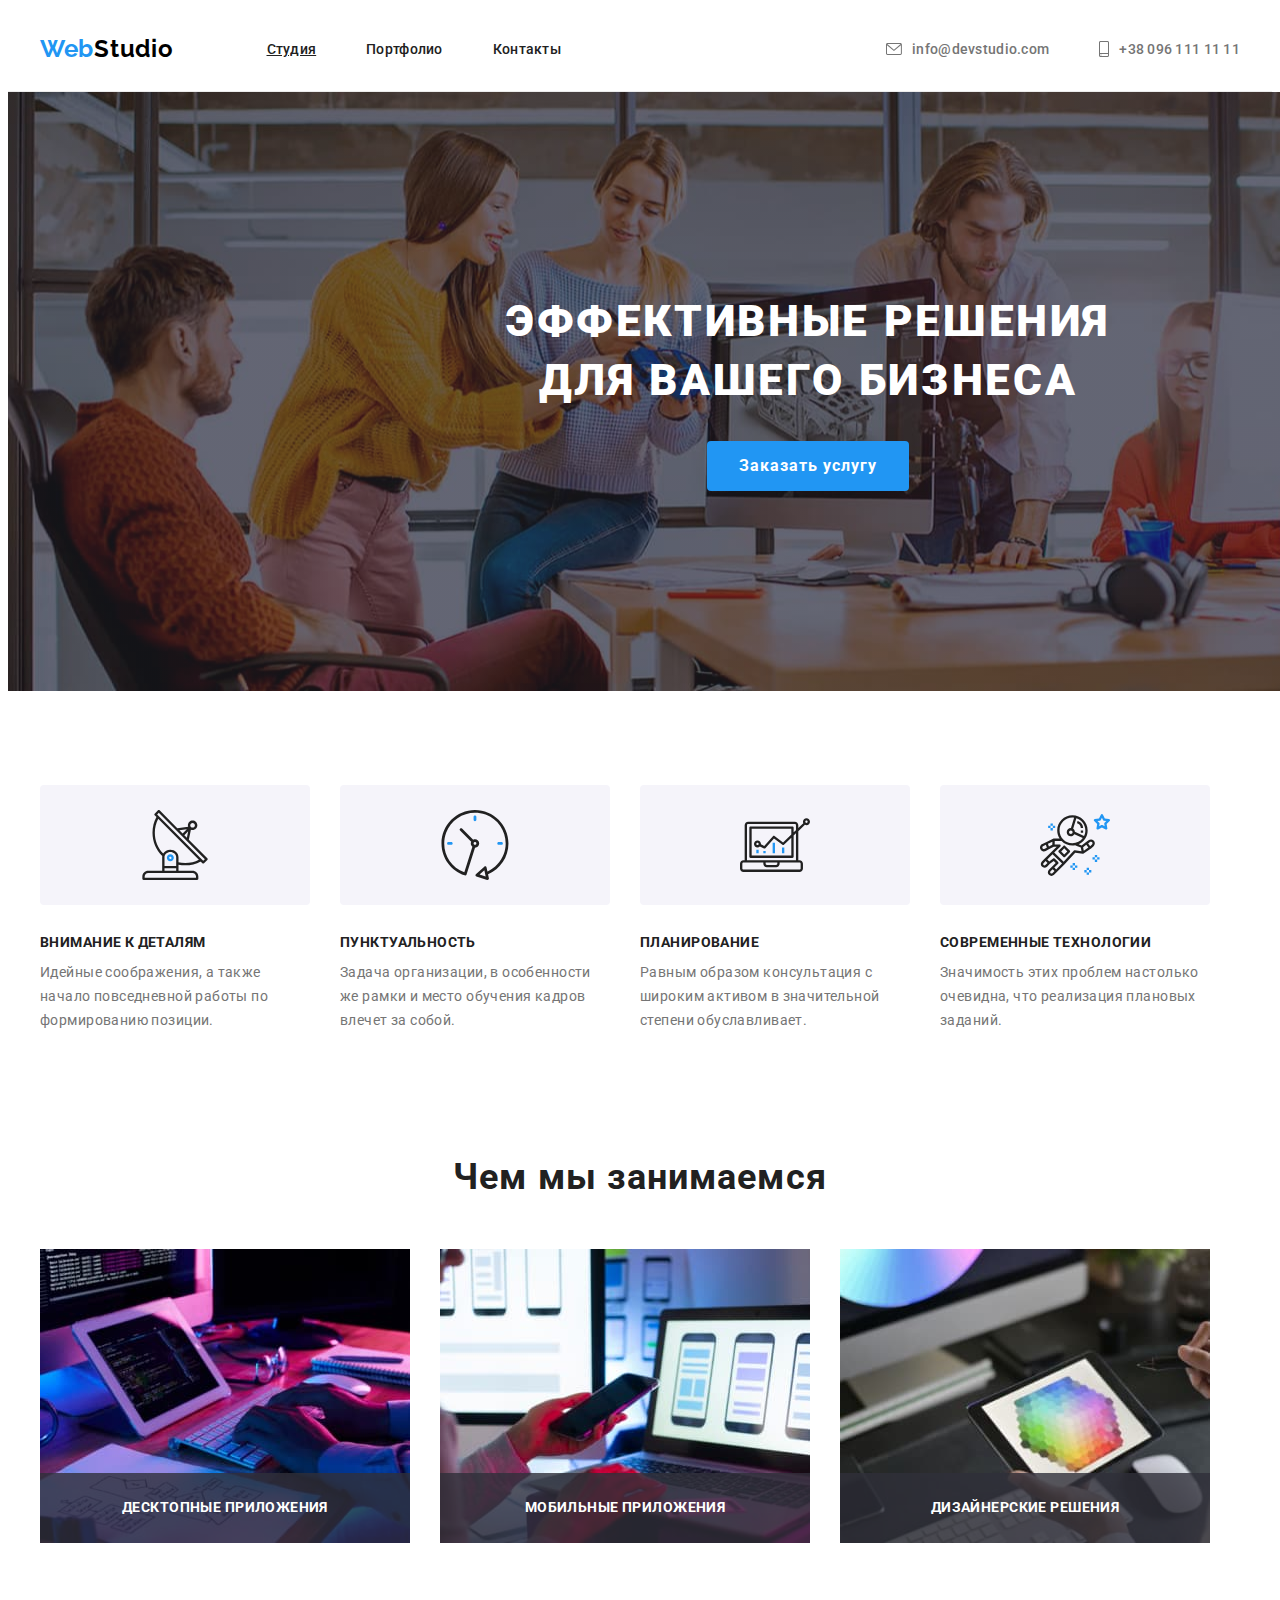
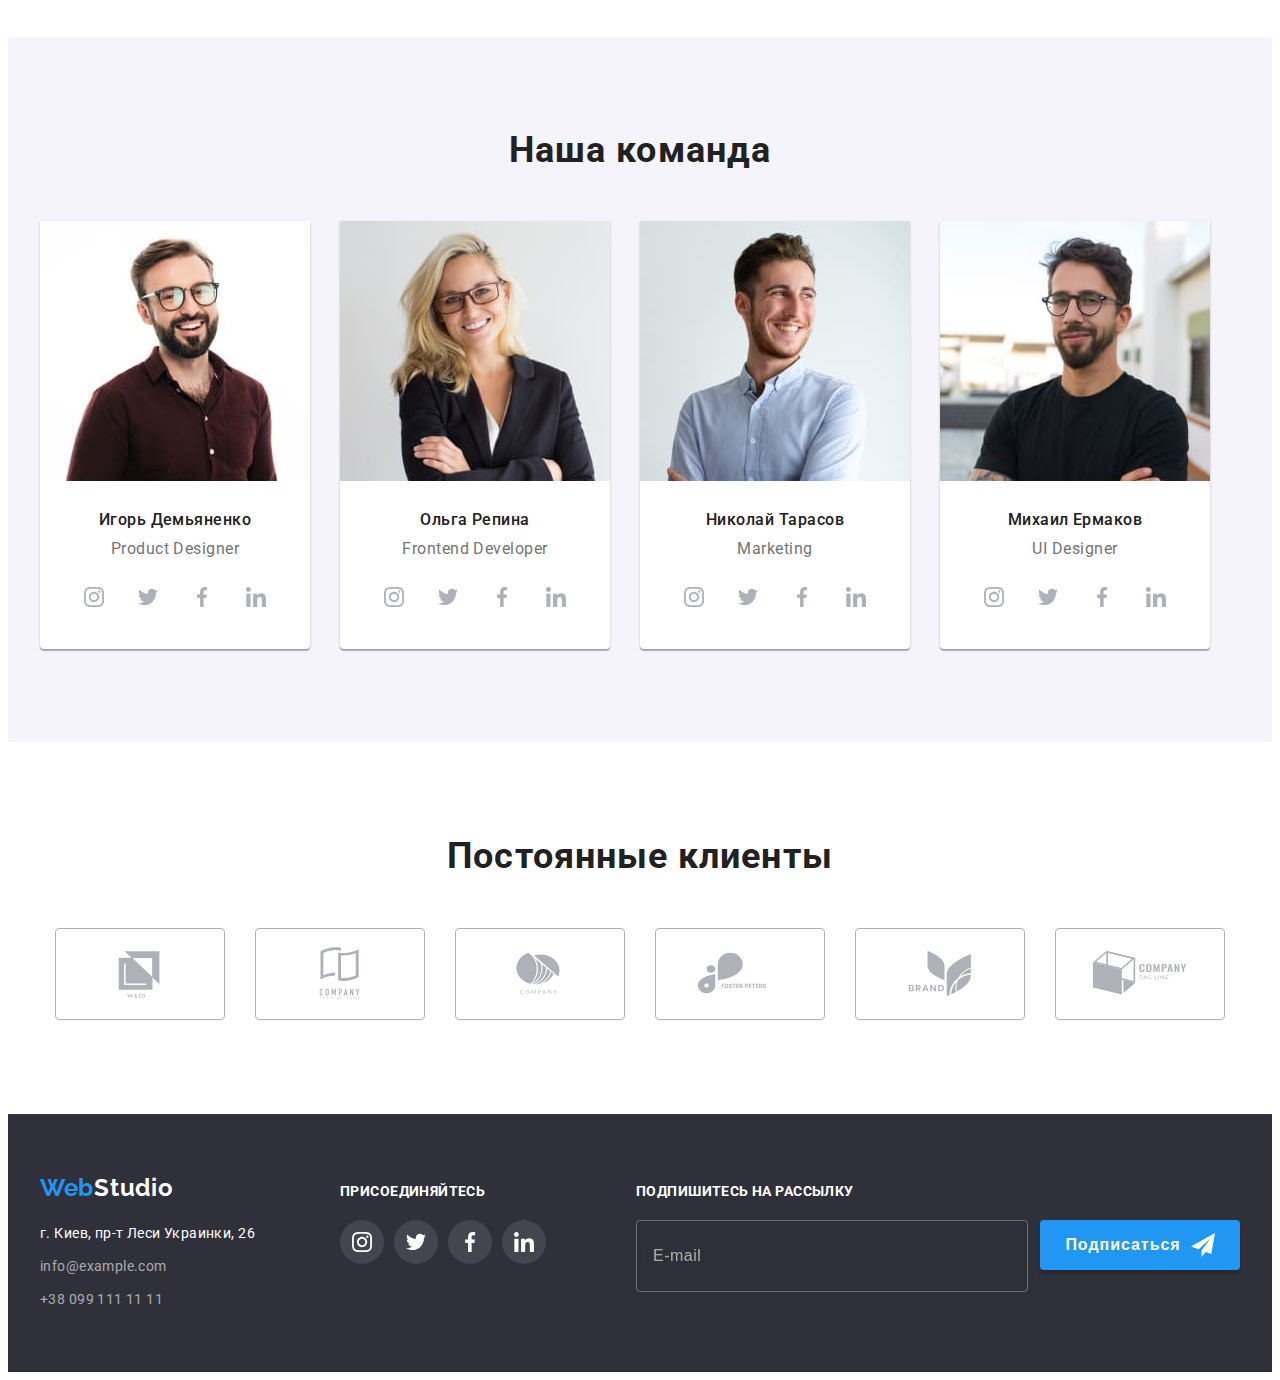
==== commit 7fe86b30: "change header in tablet" ====
--- a/index.html
+++ b/index.html
@@ -82,16 +82,10 @@
                 
                     <ul class="header__connect--mob list">
                         <li class="header__contact">
-                            <a class="header__link link mail" href="mailto:info@devstudio.com">
-                                <svg class="header__icon" width="16" height="12">
-                                    <use href="./images/icons.svg#icon-envelope"></use>
-                                </svg>info@devstudio.com</a>
+                            <a class="header__link link mail" href="mailto:info@devstudio.com">info@devstudio.com</a>
                         </li>
                         <li class="header__contact">
-                            <a class="header__link link tel" href="tel:+380961111111">
-                                <svg class="header__icon" width="10" height="16">
-                                    <use href="./images/icons.svg#icon-smartphone"></use>
-                                </svg>+38 096 111 11 11</a>
+                            <a class="header__link link tel" href="tel:+380961111111">+38 096 111 11 11</a>
                         </li>
                     </ul>
                     <ul class="header__sms list">
--- a/css/main.min.css
+++ b/css/main.min.css
@@ -1,2 +1,2 @@
-p,h1,h2,h3,h4,h5,h6{margin:0}ul{margin:0;padding:0}.list{list-style:none}.link{text-decoration:none}textarea::placeholder{color:rgba(117,117,117,0.5)}img{display:block;max-width:100%;height:auto}input::placeholder{font-weight:400;font-size:16px;line-height:1.25;display:flex;align-items:center;letter-spacing:0.03em;color:rgba(255,255,255,0.6)}body{font-family:'Roboto', sans-serif;color:var(--first-title-color);background-color:var(--main-background-color)}.container{padding-left:15px;padding-right:15px;margin:0 auto}@media screen and (min-width: 480px){.container{width:480px}}@media screen and (min-width: 768px){.container{width:768px}}@media screen and (min-width: 1200px){.container{width:1200px}}.logo{font-family:Raleway;font-weight:700;font-size:24px;line-height:1.16;letter-spacing:0.03em;color:var(--accent-color)}@media screen and (min-width: 1200px){.logo{margin-right:93px;padding-top:24px;padding-bottom:24px}}.logo--black{color:var(--logo-part-color)}.footer__logo{display:block;margin-bottom:20px;padding:0}.logo--white{color:var(--three-title-color)}.header{font-weight:500;font-size:40px;line-height:1.17;letter-spacing:0.02em;border-bottom:1px solid #ececec}.header__container--mob{position:relative}@media screen and (min-width: 320px) and (max-width: 767px){.header__container{display:none}}@media screen and (min-width: 768px){.header__container--mob{display:none}}.header__connect--mob{display:flex;flex-direction:column-reverse;margin-left:auto;margin-bottom:64px}.header .tel{font-weight:500;font-size:34px;line-height:1.17;letter-spacing:0.02em;color:var(--accent-color);margin-bottom:32px}.header .mail{font-weight:500;font-size:24px;line-height:1.16;letter-spacing:0.02em;color:var(--first-text-color)}.header__sms{position:relative;display:flex;flex-direction:row}.header .line{position:relative}.header .line::after{content:'';width:22px;height:0px;bottom:8px;position:absolute;border:1px solid rgba(33,33,33,0.2);transform:rotate(90deg)}.header__site{font-weight:500;font-size:18px;line-height:1.22;letter-spacing:0.02em;color:var(--accent-color)}.header__site:not(:last-child){margin-right:20px}.header__link{color:var(--first-text-color);display:flex;transition:color 250ms cubic-bezier(0.4, 0, 0.2, 1)}.header__link:hover,.header__link:focus{color:var(--accent-color)}@media screen and (min-width: 768px){.header__link{align-items:center;justify-content:center;padding-top:32px;padding-bottom:32px}}@media screen and (min-width: 768px){.header__icon{fill:currentColor;margin-right:10px}}.header__icon{display:none}@media screen and (min-width: 1200px){.header{font-size:14px;line-height:1.33;border-bottom:1px solid #ececec}.header__container{display:flex;align-items:center}.header .header__contact+.header__contact{margin-left:50px}.header__link{color:var(--first-text-color);display:flex;align-items:center;justify-content:center;padding-top:32px;padding-bottom:32px;transition:color 250ms cubic-bezier(0.4, 0, 0.2, 1)}.header__link:hover,.header__link:focus{color:var(--accent-color)}}.navigation{display:flex;justify-content:space-between;align-items:center}.navigation__container{position:absolute;top:0;left:0;width:100%;height:796px;background-color:var(--main-background-color);padding:48px 40px}.navigation__list--mob{margin-bottom:302px}.navigation .menu-close-btn{position:absolute;top:10px;right:15px}.navigation .menu-close-btn,.navigation .menu-open-btn{display:inline-flex;margin:0;padding:0;border:none;background-color:transparent}.navigation .menu-close-btn:hover,.navigation .menu-close-btn:focus,.navigation .menu-open-btn:hover,.navigation .menu-open-btn:focus{color:var(--accent-color)}.navigation__button .navigation__list{display:flex;flex-direction:column;margin-bottom:302px}.navigation__item--mob:not(:last-child){margin-bottom:32px}.navigation__link{color:var(--first-title-color);display:block;transition:color 250ms cubic-bezier(0.4, 0, 0.2, 1)}.navigation__link:focus,.navigation__link:hover{color:var(--accent-color)}@media screen and (min-width: 768px){.navigation__link{padding-top:32px;padding-bottom:32px}}@media screen and (min-width: 768px){.navigation .navigation__item+.navigation__item{margin-left:50px}}.current{color:var(--accent-color);position:relative}@media screen and (min-width: 768px){.current::after{content:'';width:100%;height:4px;position:absolute;background-color:var(--accent-color);border-radius:2px;left:0;bottom:-1px}}@media screen and (min-width: 768px){.header{font-weight:500;font-size:14px;line-height:1.33;letter-spacing:0.02em;border-bottom:1px solid #ececec}.header__container{display:flex;align-items:center}.header__connect{display:flex;margin-left:auto}.header .header__contact+.header__contact{margin-left:50px}.header__link{color:var(--first-text-color);display:flex;align-items:center;justify-content:center;padding-top:32px;padding-bottom:32px;transition:color 250ms cubic-bezier(0.4, 0, 0.2, 1)}.header__link:hover,.header__link:focus{color:var(--accent-color)}.header__icon{fill:currentColor;margin-right:10px}.navigation{display:flex;align-items:center}.navigation__list{display:flex}.navigation .navigation__item+.navigation__item{margin-left:50px}.navigation__link{color:var(--first-title-color);display:block;padding-top:32px;padding-bottom:32px;transition:color 250ms cubic-bezier(0.4, 0, 0.2, 1)}.navigation__link:focus,.navigation__link:hover{color:var(--accent-color)}.current{color:var(--accent-color);position:relative}.current::after{content:'';width:100%;height:4px;position:absolute;background-color:var(--accent-color);border-radius:2px;left:0;bottom:-1px}}.hero{background-color:var(--hero-background-color)}.hero__container{padding-top:118px;padding-bottom:118px;background-image:linear-gradient(var(--hero-background-color), var(--hero-background-color)),url(../images/hero-mob.jpg);background-repeat:no-repeat;background-position:center;background-size:cover;width:480px;margin:0 auto}@media (min-device-pixel-ratio: 2), (min-resolution: 192dpi), (min-resolution: 2dppx){.hero__container{background-image:linear-gradient(var(--hero-background-color), var(--hero-background-color)),url(../images/hero-mob2.jpg)}}.hero__title{font-weight:900;font-size:26px;line-height:1.61;text-align:center;letter-spacing:0.06em;text-transform:uppercase;color:var(--three-title-color);margin-bottom:30px}.hero__btn{font-family:inherit;border:none;border-radius:4px;font-weight:700;font-size:16px;line-height:1.87;display:flex;align-items:center;text-align:center;letter-spacing:0.06em;color:var(--second-btn-color);cursor:pointer;background-color:var(--background-btn-color);margin-left:auto;margin-right:auto;padding:10px 32px;transition:background-color 250ms cubic-bezier(0.4, 0, 0.2, 1)}.hero__btn:hover,.hero__btn:focus{background-color:var(--background-btn-hero)}@media screen and (min-width: 768px){.hero__container{padding-top:200px;padding-bottom:200px;background-image:linear-gradient(var(--hero-background-color), var(--hero-background-color)),url(../images/hero-tab.jpg);width:768px}}@media screen and (min-width: 768px) and (min-device-pixel-ratio: 2), screen and (min-width: 768px) and (min-resolution: 192dpi), screen and (min-width: 768px) and (min-resolution: 2dppx){.hero__container{background-image:linear-gradient(var(--hero-background-color), var(--hero-background-color)),url(../images/hero-tab2.jpg)}}@media screen and (min-width: 1200px){.hero__container{padding-top:200px;padding-bottom:200px;background-image:linear-gradient(var(--hero-background-color), var(--hero-background-color)),url(../images/hero-picture.jpg);width:1600px}}@media screen and (min-width: 1200px) and (min-device-pixel-ratio: 2), screen and (min-width: 1200px) and (min-resolution: 192dpi), screen and (min-width: 1200px) and (min-resolution: 2dppx){.hero__container{background-image:linear-gradient(var(--hero-background-color), var(--hero-background-color)),url(../images/hero-picture2.jpg)}}@media screen and (min-width: 1200px){.hero__title{font-size:44px;line-height:1.36}}.features{padding-top:60px;padding-bottom:60px}.features__icons{height:120px;background:var(--three-background-color);border-radius:4px;display:flex;justify-content:center;align-items:center;margin-bottom:30px}.features__accent{font-weight:700;font-size:14px;line-height:1.14;letter-spacing:0.03em;text-transform:uppercase;color:var(--first-title-color);margin-bottom:10px}.features__text{font-weight:400;font-size:14px;line-height:1.71;letter-spacing:0.03em;color:var(--first-text-color)}.features__item{width:450px}.features__item:not(:last-child){margin-bottom:30px}.features__icons{width:450px}@media screen and (max-width: 767px){.features__accent{text-align:center}}@media screen and (min-width: 768px){.features__list{display:flex}.features__item{width:354px}.features__icons{width:354px}}@media screen and (min-width: 768px) and (max-width: 1190px){.features__list{flex-wrap:wrap;margin-right:-30px;margin-bottom:-30px}.features__item{margin-right:30px;margin-bottom:30px}}@media screen and (min-width: 1200px){.features{padding-top:94px;padding-bottom:94px}.features .features__item+.features__item{margin-left:30px}.features__item{width:270px}.features__icons{width:270px}}@media screen and (max-width: 1190px){.work{display:none}}@media screen and (min-width: 1200px){.work{padding-bottom:94px}.work__title{font-weight:700;font-size:36px;line-height:1.16;text-align:center;letter-spacing:0.03em;color:var(--first-title-color);margin-bottom:50px}.work__list{display:flex}.work .work__item+.work__item{margin-left:30px}.work__item{position:relative}.work__text{position:absolute;bottom:0;background-color:rgba(47,48,58,0.8);width:100%;height:70px;display:flex;justify-content:center;align-items:center;font-weight:700;font-size:14px;line-height:1.14;text-align:center;letter-spacing:0.03em;text-transform:uppercase;color:var(--three-title-color)}}.team{background-color:var(--three-background-color)}.team__container{padding-top:60px;padding-bottom:60px}.team__title{font-weight:700;font-size:36px;line-height:1.16;text-align:center;letter-spacing:0.03em;color:var(--first-title-color);margin-bottom:50px}.team__item{width:450px;height:622px;background:var(--main-background-color);box-shadow:0px 1px 3px rgba(0,0,0,0.12),0px 1px 1px rgba(0,0,0,0.14),0px 2px 1px rgba(0,0,0,0.2);border-radius:0px 0px 4px 4px}.team__information{padding:30px 32px 24px 32px}.team__name{font-weight:500;font-size:16px;line-height:1.18;text-align:center;letter-spacing:0.03em;color:var(--first-title-color);margin-bottom:10px}.team__text{font-weight:400;font-size:16px;line-height:1.18;text-align:center;letter-spacing:0.03em;color:var(--first-text-color);margin-bottom:16px}@media screen and (min-width: 320px) and (max-width: 767px){.team__item:not(:last-child){margin-bottom:30px}}@media screen and (min-width: 768px) and (max-width: 1199px){.team__item{width:354px;height:536px;margin-left:30px;margin-bottom:30px}.team__list{display:flex;flex-wrap:wrap;margin-left:-30px;margin-bottom:-30px}}@media screen and (min-width: 1200px){.team__container{padding-top:93px;padding-bottom:93px}.team__list{display:flex}.team__item{width:270px;height:428px}.team .team__item+.team__item{margin-left:30px}.team__information{padding:30px 32px}}.sms{display:flex;justify-content:center}.sms .sms__item+.sms__item{margin-left:10px}.sms__link{display:flex;justify-content:center;align-items:center;width:44px;height:44px;border-radius:50%;color:var(--icon-color);transition:color 250ms cubic-bezier(0.4, 0, 0.2, 1),background-color 250ms cubic-bezier(0.4, 0, 0.2, 1)}.sms__link:hover,.sms__link:focus{background-color:var(--accent-color);color:var(--second-btn-color)}.sms__icon{fill:currentColor}.clients{padding-top:60px;padding-bottom:60px}.clients__title{font-weight:700;text-align:center;letter-spacing:0.03em;color:var(--first-title-color)}.clients__list{display:flex}.clients__link{display:flex;justify-content:center;align-items:center;height:92px;border:1px solid var(--icon-color);box-sizing:border-box;border-radius:4px;color:var(--icon-color);transition:color 250ms cubic-bezier(0.4, 0, 0.2, 1),border 250ms cubic-bezier(0.4, 0, 0.2, 1)}.clients__link:hover,.clients__link:focus{color:var(--accent-color);border:1px solid var(--accent-color);outline:none}.clients__icon{fill:currentColor}.clients__title{font-size:28px;line-height:1.17;margin-bottom:30px}.clients__link{width:210px}@media screen and (min-width: 768px){.clients__link{width:226px}}@media screen and (min-width: 320px) and (max-width: 1190px){.clients__list{flex-wrap:wrap;margin-right:-30px;margin-bottom:-30px}.clients__item{margin-right:30px;margin-bottom:30px}}@media screen and (min-width: 1200px){.clients{padding-top:94px;padding-bottom:94px}.clients__title{font-size:36px;line-height:1.16;margin-bottom:50px}.clients__list{justify-content:center}.clients .clients__item+.clients__item{margin-left:30px}.clients__link{width:170px}}.footer{background-color:var(--second-background-color)}.footer__container{padding-top:60px;padding-bottom:60px}.footer__adress,.footer__contact{font-family:Roboto;font-style:normal;font-weight:400;font-size:14px;line-height:1.71;letter-spacing:0.03em;transition:color 250ms cubic-bezier(0.4, 0, 0.2, 1)}.footer__adress:hover,.footer__adress:focus,.footer__contact:hover,.footer__contact:focus{color:var(--accent-color)}.footer__adress{color:var(--three-title-color)}.footer__contact{color:rgba(255,255,255,0.6)}.footer__text{font-weight:700;font-size:14px;line-height:1.14;letter-spacing:0.03em;text-transform:uppercase;color:var(--three-title-color);margin-bottom:20px}.footer__sms{display:flex;justify-content:center}.footer .footer__site+.footer__site{margin-left:10px}.footer__link{display:flex;justify-content:center;align-items:center;width:44px;height:44px;border-radius:50%;color:var(--second-btn-color);background-color:rgba(255,255,255,0.1);transition:background-color 250ms cubic-bezier(0.4, 0, 0.2, 1)}.footer__link:hover,.footer__link:focus{background-color:var(--accent-color);filter:drop-shadow(0px 4px 4px rgba(0,0,0,0.25)) drop-shadow(0px 4px 4px rgba(0,0,0,0.25))}.footer__icons{fill:currentColor}.footer__email{width:358px;height:50px;border:1px solid rgba(255,255,255,0.3);filter:drop-shadow(0px 4px 4px rgba(0,0,0,0.15));border-radius:4px;color:rgba(255,255,255,0.6);background-color:transparent;padding:10px 16px;cursor:pointer}.footer__btn{width:200px;height:50px;font-weight:700;font-size:16px;line-height:1.87;display:flex;justify-content:center;align-items:center;text-align:center;letter-spacing:0.06em;color:var(--three-title-color);background-color:var(--background-btn-color);box-shadow:0px 4px 4px rgba(0,0,0,0.15);border-radius:4px;border:none;cursor:pointer}.footer__icon--send{margin-left:10px}@media screen and (min-width: 320px) and (max-width: 1190px){.footer .part{display:flex;flex-direction:column;align-items:center}.footer .part:not(:last-child){margin-bottom:60px}.footer__item{text-align:center}.footer__item:not(:last-child){display:block;margin-bottom:8px}.footer__email{width:450px;margin-bottom:20px}.footer__btn{margin:auto}}@media screen and (min-width: 320px) and (max-width: 767px){.footer__parts{display:flex;flex-direction:column;align-items:center}}@media screen and (min-width: 768px) and (max-width: 1190px){.footer__parts{display:flex;flex-wrap:wrap;justify-content:space-around}}@media screen and (min-width: 1200px){.footer__parts{display:flex;align-items:baseline}.footer .footer--first{width:230px}.footer__item:not(:last-child){display:block;margin-bottom:9px}.footer .footer--second{display:flex;flex-direction:column;justify-content:center;margin-left:70px}.footer .footer--third{margin-left:auto}.footer__form{display:flex}.footer__btn{margin-left:12px}}.backdrop{position:fixed;top:0;width:100vw;height:100vh;background:rgba(0,0,0,0.2);transition:opacity 500ms, visibility 500ms}.backdrop.is-hidden .modal{transform:rotate(-300deg) scale(0.5)}.modal{position:absolute;padding:40px;width:450px;height:609px;top:50%;left:50%;transform:translate(-50%, -50%) rotate(0) scale(1);background:var(--main-background-color);box-shadow:0px 1px 3px rgba(0,0,0,0.12),0px 1px 1px rgba(0,0,0,0.14),0px 2px 1px rgba(0,0,0,0.2);border-radius:4px;transition:transform 500ms}@media screen and (min-width: 1200px){.modal{width:528px;height:581px}.modal__title{line-height:1.15}.modal__input{width:448px}.modal__text{width:448px}}.modal__btn--close{position:absolute;background-color:var(--main-background-color);border-radius:50%;border:1px solid rgba(0,0,0,0.1);box-sizing:border-box;top:8px;right:8px;width:30px;height:30px;cursor:pointer;transition:fill 250ms cubic-bezier(0.4, 0, 0.2, 1)}.modal__btn--close:hover,.modal__btn--close:focus{fill:var(--accent-color)}.modal__icon{position:absolute;top:50%;left:50%;transform:translate(-50%, -50%);color:currentColor}.modal__title{font-weight:700;font-size:20px;line-height:1.5;text-align:center;letter-spacing:0.03em;color:var(--first-title-color);margin-bottom:12px}.modal__label{font-weight:400;font-size:12px;line-height:1.16;letter-spacing:0.01em;color:var(--first-text-color);display:flex;flex-direction:column;margin-bottom:10px}.modal__input{width:370px;height:40px;border:1px solid rgba(33,33,33,0.2);box-sizing:border-box;border-radius:4px;margin-top:4px;cursor:pointer;outline:none;transition:border-color 250ms cubic-bezier(0.4, 0, 0.2, 1)}.modal__input:hover,.modal__input:focus{border-color:var(--accent-color)}.modal .modal__input+.modal__icons,.modal .modal__input+.modal__icons{transition:fill 250ms cubic-bezier(0.4, 0, 0.2, 1)}.modal .modal__input:hover+.modal__icons,.modal .modal__input:focus+.modal__icons{fill:var(--accent-color)}.modal__field{position:relative;display:block}.modal__field input{padding:4px 34px}.modal__icons{position:absolute;top:50%;left:12px;transform:translateY(-50%)}.modal__textarea{margin-bottom:20px}.modal__text{width:370px;height:120px;border:1px solid rgba(33,33,33,0.2);box-sizing:border-box;resize:none;border-radius:4px;padding:12px 16px;margin-top:4px;cursor:pointer;outline:none;transition:border-color 250ms cubic-bezier(0.4, 0, 0.2, 1)}.modal__text:hover,.modal__text:focus{border-color:var(--accent-color)}.modal__submit{font-weight:700;font-size:16px;line-height:1.87;display:flex;justify-content:center;align-items:center;text-align:center;letter-spacing:0.06em;color:var(--second-btn-color);width:200px;height:50px;background:var(--background-btn-color);box-shadow:0px 4px 4px rgba(0,0,0,0.15);border-radius:4px;border:none;cursor:pointer;margin:auto;transition:background-color 250ms cubic-bezier(0.4, 0, 0.2, 1)}.modal__submit:hover,.modal__submit:focus{background-color:var(--background-btn-hero)}.check{display:flex;justify-content:center;align-items:center;font-weight:400;font-size:12px;line-height:1.16;letter-spacing:0.03em;color:var(--first-text-color);margin-bottom:30px}@media screen and (min-width: 1200px){.check{font-size:14px;line-height:1.71}.check__link{margin-left:5px}}.check__icon{display:inline-block;width:16px;height:15px;border:2px solid var(--fitst-btn-color);border-radius:2px;margin-right:8px}.check__input{-webkit-appearance:none;-moz-appearance:none;appearance:none}.check__input:checked ~ .check__icon{background-color:var(--accent-color);border-color:var(--accent-color)}.check__input:focus-visible ~ .check__icon{border-color:var(--accent-color)}.check__input:hover ~ .check__icon{border:2px solid var(--accent-color)}.check__link{color:var(--accent-color)}.filters{padding-top:60px;padding-bottom:60px}.filters__list{display:flex;flex-wrap:wrap;margin-bottom:40px}@media screen and (min-width: 768px) and (max-width: 1199px){.filters__list{justify-content:center}}.filters__item{margin-left:8px}.filters__btn{font-family:inherit;border:none;border-radius:4px;font-weight:500;font-size:16px;line-height:1.62;text-align:center;letter-spacing:0.03em;color:var(--fitst-btn-color);background-color:var(--three-background-color);cursor:pointer;padding:6px 22px;transition:color 250ms cubic-bezier(0.4, 0, 0.2, 1),background-color 250ms cubic-bezier(0.4, 0, 0.2, 1),box-shadow 250ms cubic-bezier(0.4, 0, 0.2, 1)}.filters__btn:hover,.filters__btn:focus{color:var(--second-btn-color);background-color:var(--accent-color);box-shadow:0px 3px 1px rgba(0,0,0,0.1),0px 1px 2px rgba(0,0,0,0.08),0px 2px 2px rgba(0,0,0,0.12)}@media screen and (min-width: 320px) and (max-width: 767px){.filters__item:nth-child(-n+3){margin-bottom:15px}}@media screen and (min-width: 1200px){.filters{padding-top:93px;padding-bottom:93px}.filters__list{justify-content:center;margin-bottom:50px}}.current__btn{color:var(--second-btn-color);background-color:var(--background-btn-color)}@media screen and (min-width: 768px) and (max-width: 1199px){.portfolio{display:flex;flex-wrap:wrap;margin-right:-30px;margin-bottom:-30px}.portfolio__item{width:354px;margin-right:30px;margin-bottom:30px}}@media screen and (min-width: 1200px){.portfolio{display:flex;flex-wrap:wrap;margin-right:-30px;margin-bottom:-30px}.portfolio__item{background-color:var(--main-background-color);flex-basis:calc(100% / 3 - 30px);margin-right:30px;margin-bottom:30px;position:relative;transition:box-shadow 250ms cubic-bezier(0.4, 0, 0.2, 1)}.portfolio__item:hover{box-shadow:0px 1px 1px rgba(0,0,0,0.12),0px 4px 4px rgba(0,0,0,0.06),1px 4px 6px rgba(0,0,0,0.16)}}.portfolio__item{background-color:var(--main-background-color);position:relative;transition:box-shadow 250ms cubic-bezier(0.4, 0, 0.2, 1)}.portfolio__item:hover{box-shadow:0px 1px 1px rgba(0,0,0,0.12),0px 4px 4px rgba(0,0,0,0.06),1px 4px 6px rgba(0,0,0,0.16)}.portfolio__item:not(:last-child){margin-bottom:30px}.portfolio .portfolio__item:hover .portfolio__text{transform:translateY(0);transition:transform 250ms cubic-bezier(0.4, 0, 0.2, 1)}.portfolio__link{display:block;transition:box-shadow 250ms cubic-bezier(0.4, 0, 0.2, 1)}.portfolio__link:focus{box-shadow:0px 1px 1px rgba(0,0,0,0.12),0px 4px 4px rgba(0,0,0,0.06),1px 4px 6px rgba(0,0,0,0.16)}.portfolio__link:focus .portfolio__text{transform:translateY(0);transition:transform 250ms cubic-bezier(0.4, 0, 0.2, 1)}.portfolio__overlay{position:relative;overflow:hidden}.portfolio__text{position:absolute;top:0;bottom:0;font-weight:400;font-size:18px;line-height:1.56;letter-spacing:0.03em;color:var(--three-title-color);background-color:rgba(33,150,243,0.9);padding:63px 24px;width:100%;height:100%;transform:translateY(101%);transition:transform 250ms cubic-bezier(0.4, 0, 0.2, 1)}.portfolio__card{border:1px solid #eee;border-top:0;padding:20px 24px}.portfolio__title{font-weight:700;font-size:18px;line-height:2;letter-spacing:0.06em;color:var(--first-title-color);margin-bottom:4px}.portfolio__label{font-weight:400;font-size:16px;line-height:1.8;letter-spacing:0.03em;color:var(--first-text-color)}:root{--header-text-color: #212121;--fitst-btn-color: #212121;--second-btn-color: #ffffff;--first-title-color: #212121;--second-title-color: #2196f3;--three-title-color: #ffffff;--first-text-color: #757575;--accent-color: #2196f3;--main-background-color: #ffffff;--second-background-color: #2f303a;--three-background-color: #f5f4fa;--background-btn-color: #2196f3;--background-btn-hero: #188ce8;--logo-part-color: #000000;--hero-background-color: rgba(47, 48, 58, 0.4);--icon-color: #afb1b8}.visually-hidden{position:absolute;white-space:nowrap;width:1px;height:1px;overflow:hidden;border:0;padding:0;clip:rect(0 0 0 0);clip-path:inset(50%);margin:-1px}.is-hidden{visibility:hidden;opacity:0;pointer-events:none}
+p,h1,h2,h3,h4,h5,h6{margin:0}ul{margin:0;padding:0}.list{list-style:none}.link{text-decoration:none}textarea::placeholder{color:rgba(117,117,117,0.5)}img{display:block;max-width:100%;height:auto}input::placeholder{font-weight:400;font-size:16px;line-height:1.25;display:flex;align-items:center;letter-spacing:0.03em;color:rgba(255,255,255,0.6)}body{font-family:'Roboto', sans-serif;color:var(--first-title-color);background-color:var(--main-background-color)}.container{padding-left:15px;padding-right:15px;margin:0 auto}@media screen and (min-width: 480px){.container{width:480px}}@media screen and (min-width: 768px){.container{width:768px}}@media screen and (min-width: 1200px){.container{width:1200px}}.logo{font-family:Raleway;font-weight:700;font-size:24px;line-height:1.16;letter-spacing:0.03em;color:var(--accent-color)}@media screen and (min-width: 1200px){.logo{margin-right:93px;padding-top:24px;padding-bottom:24px}}.logo--black{color:var(--logo-part-color)}.footer__logo{display:block;margin-bottom:20px;padding:0}.logo--white{color:var(--three-title-color)}.header{font-weight:500;font-size:40px;line-height:1.17;letter-spacing:0.02em;border-bottom:1px solid #ececec}.header__container--mob{position:relative}@media screen and (min-width: 320px) and (max-width: 767px){.header__container{display:none}}@media screen and (min-width: 768px){.header__container--mob{display:none}}.header__connect--mob{display:flex;flex-direction:column-reverse;margin-left:auto;margin-bottom:64px}.header .tel{font-weight:500;font-size:34px;line-height:1.17;letter-spacing:0.02em;color:var(--accent-color);margin-bottom:32px}.header .mail{font-weight:500;font-size:24px;line-height:1.16;letter-spacing:0.02em;color:var(--first-text-color)}.header__sms{position:relative;display:flex;flex-direction:row}.header .line{position:relative}.header .line::after{content:'';width:22px;height:0px;bottom:8px;position:absolute;border:1px solid rgba(33,33,33,0.2);transform:rotate(90deg)}.header__site{font-weight:500;font-size:18px;line-height:1.22;letter-spacing:0.02em;color:var(--accent-color)}.header__site:not(:last-child){margin-right:20px}.header__link{color:var(--first-text-color);display:flex;transition:color 250ms cubic-bezier(0.4, 0, 0.2, 1)}.header__link:hover,.header__link:focus{color:var(--accent-color)}@media screen and (min-width: 768px){.header__link{align-items:center;justify-content:center;padding-top:5px;padding-bottom:5px}}@media screen and (min-width: 768px){.header__icon{fill:currentColor;margin-right:10px}}@media screen and (min-width: 1200px){.header{font-size:14px;line-height:1.33;border-bottom:1px solid #ececec}.header__container{display:flex;align-items:center}.header .header__contact+.header__contact{margin-left:50px}.header__link{color:var(--first-text-color);display:flex;align-items:center;justify-content:center;padding-top:32px;padding-bottom:32px;transition:color 250ms cubic-bezier(0.4, 0, 0.2, 1)}.header__link:hover,.header__link:focus{color:var(--accent-color)}}.navigation{display:flex;justify-content:space-between;align-items:center}.navigation__container{position:absolute;top:0;left:0;width:100%;height:796px;background-color:var(--main-background-color);padding:48px 40px}.navigation__list--mob{margin-bottom:302px}.navigation .menu-close-btn{position:absolute;top:10px;right:15px}.navigation .menu-close-btn,.navigation .menu-open-btn{display:inline-flex;margin:0;padding:0;border:none;background-color:transparent}.navigation .menu-close-btn:hover,.navigation .menu-close-btn:focus,.navigation .menu-open-btn:hover,.navigation .menu-open-btn:focus{color:var(--accent-color)}.navigation__button .navigation__list{display:flex;flex-direction:column;margin-bottom:302px}.navigation__item--mob:not(:last-child){margin-bottom:32px}.navigation__link{color:var(--first-title-color);display:block;transition:color 250ms cubic-bezier(0.4, 0, 0.2, 1)}.navigation__link:focus,.navigation__link:hover{color:var(--accent-color)}@media screen and (min-width: 768px){.navigation .navigation__item+.navigation__item{margin-left:50px}}.current{color:var(--accent-color);position:relative}@media screen and (min-width: 768px){.current::after{content:'';width:100%;height:4px;position:absolute;background-color:var(--accent-color);border-radius:2px;left:0;bottom:-1px}}@media screen and (min-width: 768px){.header{font-weight:500;font-size:14px;line-height:1.33;letter-spacing:0.02em;border-bottom:1px solid #ececec}.header__container{display:flex;align-items:center}.header__connect{display:flex;margin-left:auto}}@media screen and (min-width: 768px) and (min-width: 768px) and (max-width: 1199px){.header__connect{flex-direction:column}}@media screen and (min-width: 768px){.header__link{color:var(--first-text-color);display:flex;align-items:center;justify-content:center;transition:color 250ms cubic-bezier(0.4, 0, 0.2, 1)}.header__link:hover,.header__link:focus{color:var(--accent-color)}.header__icon{fill:currentColor;margin-right:10px}.navigation{display:flex;align-items:center}.navigation__list{display:flex}.navigation .navigation__item+.navigation__item{margin-left:50px}.navigation__link{color:var(--first-title-color);display:block;padding-top:32px;padding-bottom:32px;transition:color 250ms cubic-bezier(0.4, 0, 0.2, 1)}.navigation__link:focus,.navigation__link:hover{color:var(--accent-color)}.current{color:var(--accent-color);position:relative}.current::after{content:'';width:100%;height:4px;position:absolute;background-color:var(--accent-color);border-radius:2px;left:0;bottom:-1px}}.hero{background-color:var(--hero-background-color)}.hero__container{padding-top:118px;padding-bottom:118px;background-image:linear-gradient(var(--hero-background-color), var(--hero-background-color)),url(../images/hero-mob.jpg);background-repeat:no-repeat;background-position:center;background-size:cover;width:480px;margin:0 auto}@media (min-device-pixel-ratio: 2), (min-resolution: 192dpi), (min-resolution: 2dppx){.hero__container{background-image:linear-gradient(var(--hero-background-color), var(--hero-background-color)),url(../images/hero-mob2.jpg)}}.hero__title{font-weight:900;font-size:26px;line-height:1.61;text-align:center;letter-spacing:0.06em;text-transform:uppercase;color:var(--three-title-color);margin-bottom:30px}.hero__btn{font-family:inherit;border:none;border-radius:4px;font-weight:700;font-size:16px;line-height:1.87;display:flex;align-items:center;text-align:center;letter-spacing:0.06em;color:var(--second-btn-color);cursor:pointer;background-color:var(--background-btn-color);margin-left:auto;margin-right:auto;padding:10px 32px;transition:background-color 250ms cubic-bezier(0.4, 0, 0.2, 1)}.hero__btn:hover,.hero__btn:focus{background-color:var(--background-btn-hero)}@media screen and (min-width: 768px){.hero__container{padding-top:200px;padding-bottom:200px;background-image:linear-gradient(var(--hero-background-color), var(--hero-background-color)),url(../images/hero-tab.jpg);width:768px}}@media screen and (min-width: 768px) and (min-device-pixel-ratio: 2), screen and (min-width: 768px) and (min-resolution: 192dpi), screen and (min-width: 768px) and (min-resolution: 2dppx){.hero__container{background-image:linear-gradient(var(--hero-background-color), var(--hero-background-color)),url(../images/hero-tab2.jpg)}}@media screen and (min-width: 1200px){.hero__container{padding-top:200px;padding-bottom:200px;background-image:linear-gradient(var(--hero-background-color), var(--hero-background-color)),url(../images/hero-picture.jpg);width:1600px}}@media screen and (min-width: 1200px) and (min-device-pixel-ratio: 2), screen and (min-width: 1200px) and (min-resolution: 192dpi), screen and (min-width: 1200px) and (min-resolution: 2dppx){.hero__container{background-image:linear-gradient(var(--hero-background-color), var(--hero-background-color)),url(../images/hero-picture2.jpg)}}@media screen and (min-width: 1200px){.hero__title{font-size:44px;line-height:1.36}}.features{padding-top:60px;padding-bottom:60px}.features__icons{height:120px;background:var(--three-background-color);border-radius:4px;display:flex;justify-content:center;align-items:center;margin-bottom:30px}.features__accent{font-weight:700;font-size:14px;line-height:1.14;letter-spacing:0.03em;text-transform:uppercase;color:var(--first-title-color);margin-bottom:10px}.features__text{font-weight:400;font-size:14px;line-height:1.71;letter-spacing:0.03em;color:var(--first-text-color)}.features__item{width:450px}.features__item:not(:last-child){margin-bottom:30px}.features__icons{width:450px}@media screen and (max-width: 767px){.features__accent{text-align:center}}@media screen and (min-width: 768px){.features__list{display:flex}.features__item{width:354px}.features__icons{width:354px}}@media screen and (min-width: 768px) and (max-width: 1190px){.features__list{flex-wrap:wrap;margin-right:-30px;margin-bottom:-30px}.features__item{margin-right:30px;margin-bottom:30px}}@media screen and (min-width: 1200px){.features{padding-top:94px;padding-bottom:94px}.features .features__item+.features__item{margin-left:30px}.features__item{width:270px}.features__icons{width:270px}}@media screen and (max-width: 1190px){.work{display:none}}@media screen and (min-width: 1200px){.work{padding-bottom:94px}.work__title{font-weight:700;font-size:36px;line-height:1.16;text-align:center;letter-spacing:0.03em;color:var(--first-title-color);margin-bottom:50px}.work__list{display:flex}.work .work__item+.work__item{margin-left:30px}.work__item{position:relative}.work__text{position:absolute;bottom:0;background-color:rgba(47,48,58,0.8);width:100%;height:70px;display:flex;justify-content:center;align-items:center;font-weight:700;font-size:14px;line-height:1.14;text-align:center;letter-spacing:0.03em;text-transform:uppercase;color:var(--three-title-color)}}.team{background-color:var(--three-background-color)}.team__container{padding-top:60px;padding-bottom:60px}.team__title{font-weight:700;font-size:36px;line-height:1.16;text-align:center;letter-spacing:0.03em;color:var(--first-title-color);margin-bottom:50px}.team__item{width:450px;height:622px;background:var(--main-background-color);box-shadow:0px 1px 3px rgba(0,0,0,0.12),0px 1px 1px rgba(0,0,0,0.14),0px 2px 1px rgba(0,0,0,0.2);border-radius:0px 0px 4px 4px}.team__information{padding:30px 32px 24px 32px}.team__name{font-weight:500;font-size:16px;line-height:1.18;text-align:center;letter-spacing:0.03em;color:var(--first-title-color);margin-bottom:10px}.team__text{font-weight:400;font-size:16px;line-height:1.18;text-align:center;letter-spacing:0.03em;color:var(--first-text-color);margin-bottom:16px}@media screen and (min-width: 320px) and (max-width: 767px){.team__item:not(:last-child){margin-bottom:30px}}@media screen and (min-width: 768px) and (max-width: 1199px){.team__item{width:354px;height:536px;margin-left:30px;margin-bottom:30px}.team__list{display:flex;flex-wrap:wrap;margin-left:-30px;margin-bottom:-30px}}@media screen and (min-width: 1200px){.team__container{padding-top:93px;padding-bottom:93px}.team__list{display:flex}.team__item{width:270px;height:428px}.team .team__item+.team__item{margin-left:30px}.team__information{padding:30px 32px}}.sms{display:flex;justify-content:center}.sms .sms__item+.sms__item{margin-left:10px}.sms__link{display:flex;justify-content:center;align-items:center;width:44px;height:44px;border-radius:50%;color:var(--icon-color);transition:color 250ms cubic-bezier(0.4, 0, 0.2, 1),background-color 250ms cubic-bezier(0.4, 0, 0.2, 1)}.sms__link:hover,.sms__link:focus{background-color:var(--accent-color);color:var(--second-btn-color)}.sms__icon{fill:currentColor}.clients{padding-top:60px;padding-bottom:60px}.clients__title{font-weight:700;text-align:center;letter-spacing:0.03em;color:var(--first-title-color)}.clients__list{display:flex}.clients__link{display:flex;justify-content:center;align-items:center;height:92px;border:1px solid var(--icon-color);box-sizing:border-box;border-radius:4px;color:var(--icon-color);transition:color 250ms cubic-bezier(0.4, 0, 0.2, 1),border 250ms cubic-bezier(0.4, 0, 0.2, 1)}.clients__link:hover,.clients__link:focus{color:var(--accent-color);border:1px solid var(--accent-color);outline:none}.clients__icon{fill:currentColor}.clients__title{font-size:28px;line-height:1.17;margin-bottom:30px}.clients__link{width:210px}@media screen and (min-width: 768px){.clients__link{width:226px}}@media screen and (min-width: 320px) and (max-width: 1190px){.clients__list{flex-wrap:wrap;margin-right:-30px;margin-bottom:-30px}.clients__item{margin-right:30px;margin-bottom:30px}}@media screen and (min-width: 1200px){.clients{padding-top:94px;padding-bottom:94px}.clients__title{font-size:36px;line-height:1.16;margin-bottom:50px}.clients__list{justify-content:center}.clients .clients__item+.clients__item{margin-left:30px}.clients__link{width:170px}}.footer{background-color:var(--second-background-color)}.footer__container{padding-top:60px;padding-bottom:60px}.footer__adress,.footer__contact{font-family:Roboto;font-style:normal;font-weight:400;font-size:14px;line-height:1.71;letter-spacing:0.03em;transition:color 250ms cubic-bezier(0.4, 0, 0.2, 1)}.footer__adress:hover,.footer__adress:focus,.footer__contact:hover,.footer__contact:focus{color:var(--accent-color)}.footer__adress{color:var(--three-title-color)}.footer__contact{color:rgba(255,255,255,0.6)}.footer__text{font-weight:700;font-size:14px;line-height:1.14;letter-spacing:0.03em;text-transform:uppercase;color:var(--three-title-color);margin-bottom:20px}.footer__sms{display:flex;justify-content:center}.footer .footer__site+.footer__site{margin-left:10px}.footer__link{display:flex;justify-content:center;align-items:center;width:44px;height:44px;border-radius:50%;color:var(--second-btn-color);background-color:rgba(255,255,255,0.1);transition:background-color 250ms cubic-bezier(0.4, 0, 0.2, 1)}.footer__link:hover,.footer__link:focus{background-color:var(--accent-color);filter:drop-shadow(0px 4px 4px rgba(0,0,0,0.25)) drop-shadow(0px 4px 4px rgba(0,0,0,0.25))}.footer__icons{fill:currentColor}.footer__email{width:358px;height:50px;border:1px solid rgba(255,255,255,0.3);filter:drop-shadow(0px 4px 4px rgba(0,0,0,0.15));border-radius:4px;color:rgba(255,255,255,0.6);background-color:transparent;padding:10px 16px;cursor:pointer}.footer__btn{width:200px;height:50px;font-weight:700;font-size:16px;line-height:1.87;display:flex;justify-content:center;align-items:center;text-align:center;letter-spacing:0.06em;color:var(--three-title-color);background-color:var(--background-btn-color);box-shadow:0px 4px 4px rgba(0,0,0,0.15);border-radius:4px;border:none;cursor:pointer}.footer__icon--send{margin-left:10px}@media screen and (min-width: 320px) and (max-width: 1190px){.footer .part{display:flex;flex-direction:column;align-items:center}.footer .part:not(:last-child){margin-bottom:60px}.footer__item{text-align:center}.footer__item:not(:last-child){display:block;margin-bottom:8px}.footer__email{width:450px;margin-bottom:20px}.footer__btn{margin:auto}}@media screen and (min-width: 320px) and (max-width: 767px){.footer__parts{display:flex;flex-direction:column;align-items:center}}@media screen and (min-width: 768px) and (max-width: 1190px){.footer__parts{display:flex;flex-wrap:wrap;justify-content:space-around}}@media screen and (min-width: 1200px){.footer__parts{display:flex;align-items:baseline}.footer .footer--first{width:230px}.footer__item:not(:last-child){display:block;margin-bottom:9px}.footer .footer--second{display:flex;flex-direction:column;justify-content:center;margin-left:70px}.footer .footer--third{margin-left:auto}.footer__form{display:flex}.footer__btn{margin-left:12px}}.backdrop{position:fixed;top:0;width:100vw;height:100vh;background:rgba(0,0,0,0.2);transition:opacity 500ms, visibility 500ms}.backdrop.is-hidden .modal{transform:rotate(-300deg) scale(0.5)}.modal{position:absolute;padding:40px;width:450px;height:609px;top:50%;left:50%;transform:translate(-50%, -50%) rotate(0) scale(1);background:var(--main-background-color);box-shadow:0px 1px 3px rgba(0,0,0,0.12),0px 1px 1px rgba(0,0,0,0.14),0px 2px 1px rgba(0,0,0,0.2);border-radius:4px;transition:transform 500ms}@media screen and (min-width: 1200px){.modal{width:528px;height:581px}.modal__title{line-height:1.15}.modal__input{width:448px}.modal__text{width:448px}}.modal__btn--close{position:absolute;background-color:var(--main-background-color);border-radius:50%;border:1px solid rgba(0,0,0,0.1);box-sizing:border-box;top:8px;right:8px;width:30px;height:30px;cursor:pointer;transition:fill 250ms cubic-bezier(0.4, 0, 0.2, 1)}.modal__btn--close:hover,.modal__btn--close:focus{fill:var(--accent-color)}.modal__icon{position:absolute;top:50%;left:50%;transform:translate(-50%, -50%);color:currentColor}.modal__title{font-weight:700;font-size:20px;line-height:1.5;text-align:center;letter-spacing:0.03em;color:var(--first-title-color);margin-bottom:12px}.modal__label{font-weight:400;font-size:12px;line-height:1.16;letter-spacing:0.01em;color:var(--first-text-color);display:flex;flex-direction:column;margin-bottom:10px}.modal__input{width:370px;height:40px;border:1px solid rgba(33,33,33,0.2);box-sizing:border-box;border-radius:4px;margin-top:4px;cursor:pointer;outline:none;transition:border-color 250ms cubic-bezier(0.4, 0, 0.2, 1)}.modal__input:hover,.modal__input:focus{border-color:var(--accent-color)}.modal .modal__input+.modal__icons,.modal .modal__input+.modal__icons{transition:fill 250ms cubic-bezier(0.4, 0, 0.2, 1)}.modal .modal__input:hover+.modal__icons,.modal .modal__input:focus+.modal__icons{fill:var(--accent-color)}.modal__field{position:relative;display:block}.modal__field input{padding:4px 34px}.modal__icons{position:absolute;top:50%;left:12px;transform:translateY(-50%)}.modal__textarea{margin-bottom:20px}.modal__text{width:370px;height:120px;border:1px solid rgba(33,33,33,0.2);box-sizing:border-box;resize:none;border-radius:4px;padding:12px 16px;margin-top:4px;cursor:pointer;outline:none;transition:border-color 250ms cubic-bezier(0.4, 0, 0.2, 1)}.modal__text:hover,.modal__text:focus{border-color:var(--accent-color)}.modal__submit{font-weight:700;font-size:16px;line-height:1.87;display:flex;justify-content:center;align-items:center;text-align:center;letter-spacing:0.06em;color:var(--second-btn-color);width:200px;height:50px;background:var(--background-btn-color);box-shadow:0px 4px 4px rgba(0,0,0,0.15);border-radius:4px;border:none;cursor:pointer;margin:auto;transition:background-color 250ms cubic-bezier(0.4, 0, 0.2, 1)}.modal__submit:hover,.modal__submit:focus{background-color:var(--background-btn-hero)}.check{display:flex;justify-content:center;align-items:center;font-weight:400;font-size:12px;line-height:1.16;letter-spacing:0.03em;color:var(--first-text-color);margin-bottom:30px}@media screen and (min-width: 1200px){.check{font-size:14px;line-height:1.71}.check__link{margin-left:5px}}.check__icon{display:inline-block;width:16px;height:15px;border:2px solid var(--fitst-btn-color);border-radius:2px;margin-right:8px}.check__input{-webkit-appearance:none;-moz-appearance:none;appearance:none}.check__input:checked ~ .check__icon{background-color:var(--accent-color);border-color:var(--accent-color)}.check__input:focus-visible ~ .check__icon{border-color:var(--accent-color)}.check__input:hover ~ .check__icon{border:2px solid var(--accent-color)}.check__link{color:var(--accent-color)}.filters{padding-top:60px;padding-bottom:60px}.filters__list{display:flex;flex-wrap:wrap;margin-bottom:40px}@media screen and (min-width: 768px) and (max-width: 1199px){.filters__list{justify-content:center}}.filters__item{margin-left:8px}.filters__btn{font-family:inherit;border:none;border-radius:4px;font-weight:500;font-size:16px;line-height:1.62;text-align:center;letter-spacing:0.03em;color:var(--fitst-btn-color);background-color:var(--three-background-color);cursor:pointer;padding:6px 22px;transition:color 250ms cubic-bezier(0.4, 0, 0.2, 1),background-color 250ms cubic-bezier(0.4, 0, 0.2, 1),box-shadow 250ms cubic-bezier(0.4, 0, 0.2, 1)}.filters__btn:hover,.filters__btn:focus{color:var(--second-btn-color);background-color:var(--accent-color);box-shadow:0px 3px 1px rgba(0,0,0,0.1),0px 1px 2px rgba(0,0,0,0.08),0px 2px 2px rgba(0,0,0,0.12)}@media screen and (min-width: 320px) and (max-width: 767px){.filters__item:nth-child(-n+3){margin-bottom:15px}}@media screen and (min-width: 1200px){.filters{padding-top:93px;padding-bottom:93px}.filters__list{justify-content:center;margin-bottom:50px}}.current__btn{color:var(--second-btn-color);background-color:var(--background-btn-color)}@media screen and (min-width: 768px) and (max-width: 1199px){.portfolio{display:flex;flex-wrap:wrap;margin-right:-30px;margin-bottom:-30px}.portfolio__item{width:354px;margin-right:30px;margin-bottom:30px}}@media screen and (min-width: 1200px){.portfolio{display:flex;flex-wrap:wrap;margin-right:-30px;margin-bottom:-30px}.portfolio__item{background-color:var(--main-background-color);flex-basis:calc(100% / 3 - 30px);margin-right:30px;margin-bottom:30px;position:relative;transition:box-shadow 250ms cubic-bezier(0.4, 0, 0.2, 1)}.portfolio__item:hover{box-shadow:0px 1px 1px rgba(0,0,0,0.12),0px 4px 4px rgba(0,0,0,0.06),1px 4px 6px rgba(0,0,0,0.16)}}.portfolio__item{background-color:var(--main-background-color);position:relative;transition:box-shadow 250ms cubic-bezier(0.4, 0, 0.2, 1)}.portfolio__item:hover{box-shadow:0px 1px 1px rgba(0,0,0,0.12),0px 4px 4px rgba(0,0,0,0.06),1px 4px 6px rgba(0,0,0,0.16)}.portfolio__item:not(:last-child){margin-bottom:30px}.portfolio .portfolio__item:hover .portfolio__text{transform:translateY(0);transition:transform 250ms cubic-bezier(0.4, 0, 0.2, 1)}.portfolio__link{display:block;transition:box-shadow 250ms cubic-bezier(0.4, 0, 0.2, 1)}.portfolio__link:focus{box-shadow:0px 1px 1px rgba(0,0,0,0.12),0px 4px 4px rgba(0,0,0,0.06),1px 4px 6px rgba(0,0,0,0.16)}.portfolio__link:focus .portfolio__text{transform:translateY(0);transition:transform 250ms cubic-bezier(0.4, 0, 0.2, 1)}.portfolio__overlay{position:relative;overflow:hidden}.portfolio__text{position:absolute;top:0;bottom:0;font-weight:400;font-size:18px;line-height:1.56;letter-spacing:0.03em;color:var(--three-title-color);background-color:rgba(33,150,243,0.9);padding:63px 24px;width:100%;height:100%;transform:translateY(101%);transition:transform 250ms cubic-bezier(0.4, 0, 0.2, 1)}.portfolio__card{border:1px solid #eee;border-top:0;padding:20px 24px}.portfolio__title{font-weight:700;font-size:18px;line-height:2;letter-spacing:0.06em;color:var(--first-title-color);margin-bottom:4px}.portfolio__label{font-weight:400;font-size:16px;line-height:1.8;letter-spacing:0.03em;color:var(--first-text-color)}:root{--header-text-color: #212121;--fitst-btn-color: #212121;--second-btn-color: #ffffff;--first-title-color: #212121;--second-title-color: #2196f3;--three-title-color: #ffffff;--first-text-color: #757575;--accent-color: #2196f3;--main-background-color: #ffffff;--second-background-color: #2f303a;--three-background-color: #f5f4fa;--background-btn-color: #2196f3;--background-btn-hero: #188ce8;--logo-part-color: #000000;--hero-background-color: rgba(47, 48, 58, 0.4);--icon-color: #afb1b8}.visually-hidden{position:absolute;white-space:nowrap;width:1px;height:1px;overflow:hidden;border:0;padding:0;clip:rect(0 0 0 0);clip-path:inset(50%);margin:-1px}.is-hidden{visibility:hidden;opacity:0;pointer-events:none}
 /*# sourceMappingURL=main.min.css.map */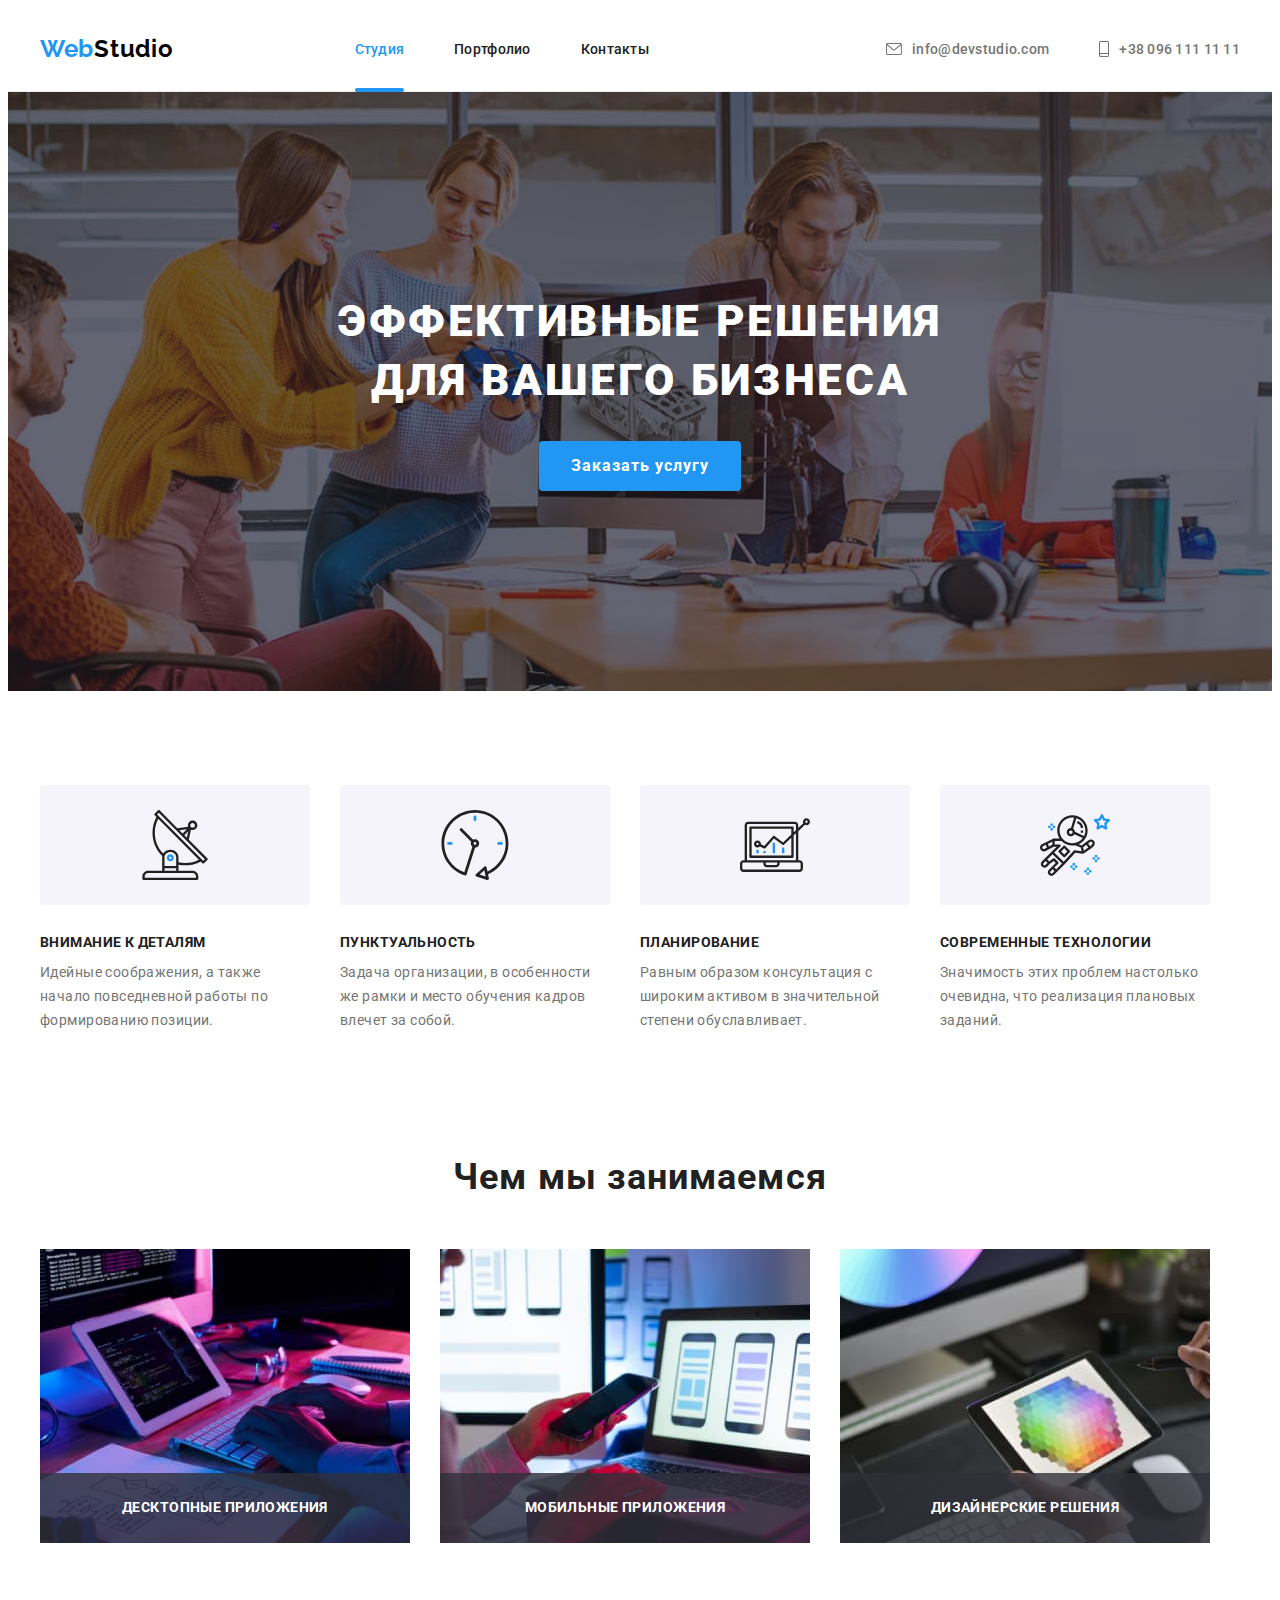
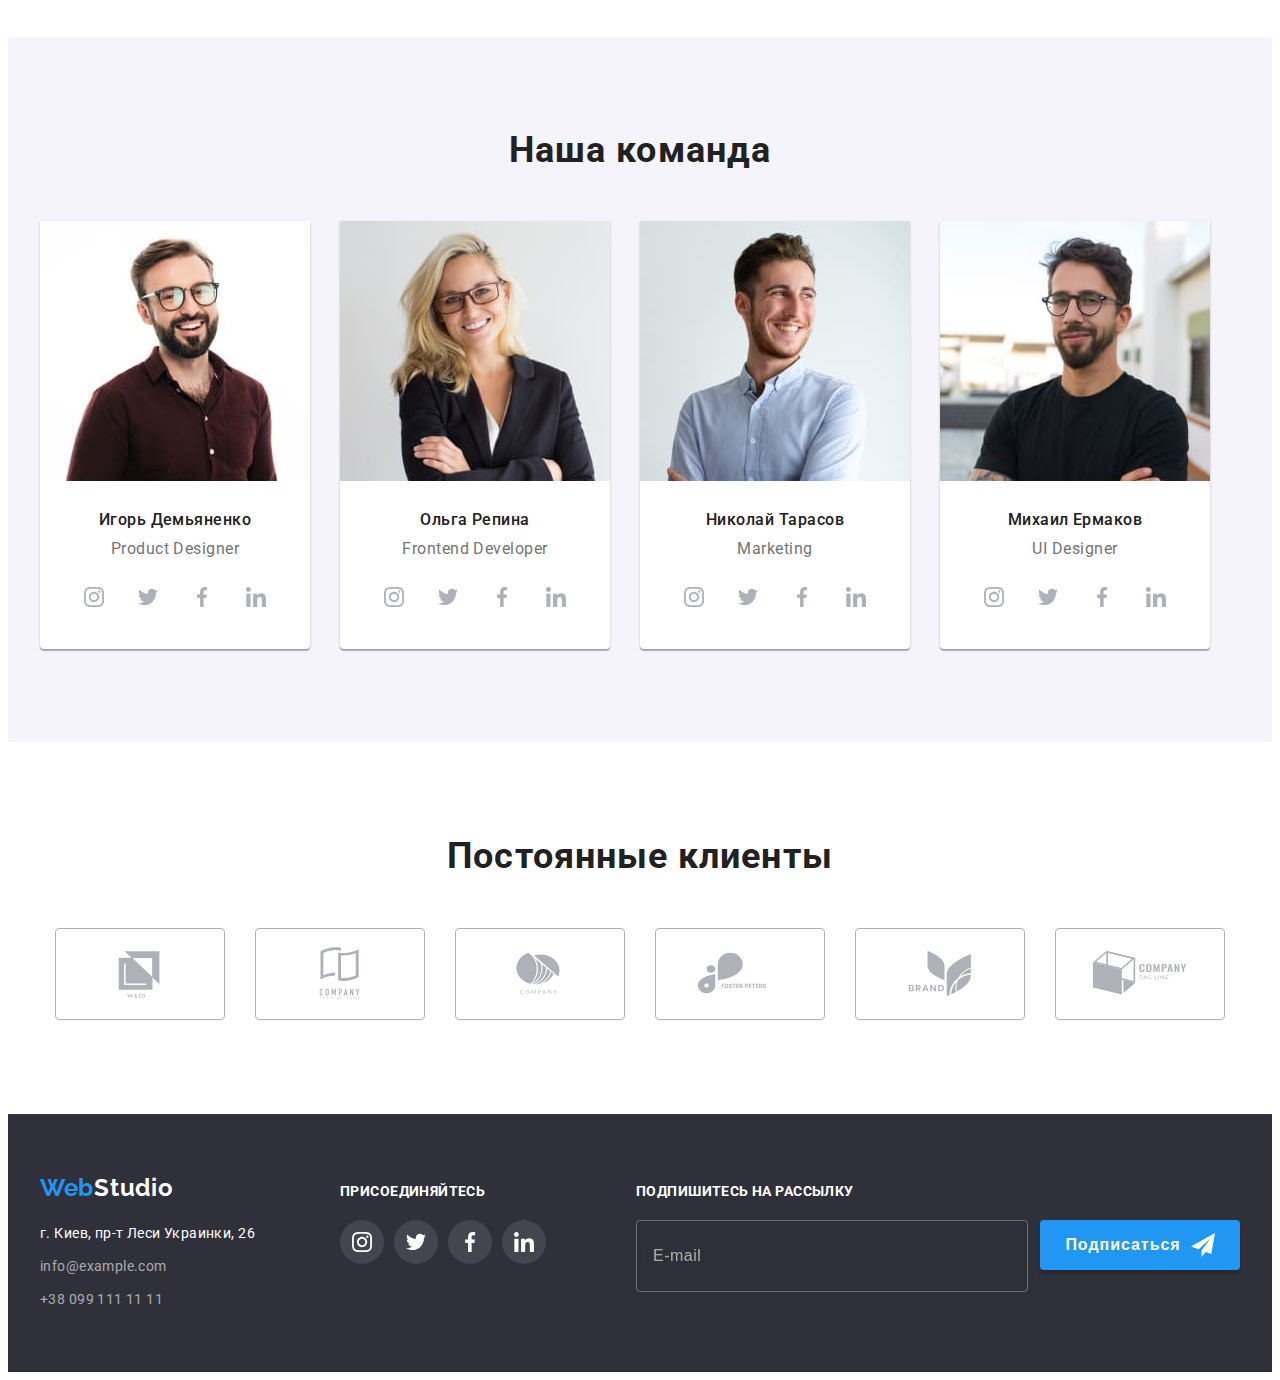
==== commit 149e0120: "changed header, container in mob version" ====
--- a/index.html
+++ b/index.html
@@ -29,7 +29,7 @@
                 <a class="logo link" href="">Web<span class="logo--black">Studio</span></a>
                 <ul class="navigation__list list">
                     <li class="navigation__item">
-                        <a class="navigation__link currentclink" href="./index.html">Студия</a>
+                        <a class="navigation__link current link" href="./index.html">Студия</a>
                     </li>
                     <li class="navigation__item">
                         <a class="navigation__link link" href="./portfolio.html">Портфолио</a>
@@ -79,21 +79,22 @@
                             <a class="navigation__link link" href="">Контакты</a>
                         </li>
                     </ul>
-                
-                    <ul class="header__connect--mob list">
-                        <li class="header__contact">
-                            <a class="header__link link mail" href="mailto:info@devstudio.com">info@devstudio.com</a>
-                        </li>
-                        <li class="header__contact">
-                            <a class="header__link link tel" href="tel:+380961111111">+38 096 111 11 11</a>
-                        </li>
-                    </ul>
-                    <ul class="header__sms list">
-                        <li class="header__site line"><a class="link" href="">Instagram</a></li>
-                        <li class="header__site line"><a class="link" href="">Twitter</a></li>
-                        <li class="header__site line"><a class="link" href="">Facebook</a></li>
-                        <li class="header__site line"><a class="link" href=>LinkedIn</a></li>
-                    </ul>
+                    <div class="header__connect--all">
+                        <ul class="header__connect--mob list">
+                            <li class="header__contact">
+                                <a class="header__link link mail" href="mailto:info@devstudio.com">info@devstudio.com</a>
+                            </li>
+                            <li class="header__contact">
+                                <a class="header__link link tel" href="tel:+380961111111">+38 096 111 11 11</a>
+                            </li>
+                        </ul>
+                        <ul class="header__sms list">
+                            <li class="header__site line"><a class="header__messenger link" href="">Instagram</a></li>
+                            <li class="header__site line"><a class="header__messenger link" href="">Twitter</a></li>
+                            <li class="header__site line"><a class="header__messenger link" href="">Facebook</a></li>
+                            <li class="header__site line"><a class="header__messenger link" href=>LinkedIn</a></li>
+                        </ul>
+                    </div>
                 </div>
             </nav>
         </div>
--- a/css/main.min.css
+++ b/css/main.min.css
@@ -1,2 +1,2 @@
-p,h1,h2,h3,h4,h5,h6{margin:0}ul{margin:0;padding:0}.list{list-style:none}.link{text-decoration:none}textarea::placeholder{color:rgba(117,117,117,0.5)}img{display:block;max-width:100%;height:auto}input::placeholder{font-weight:400;font-size:16px;line-height:1.25;display:flex;align-items:center;letter-spacing:0.03em;color:rgba(255,255,255,0.6)}body{font-family:'Roboto', sans-serif;color:var(--first-title-color);background-color:var(--main-background-color)}.container{padding-left:15px;padding-right:15px;margin:0 auto}@media screen and (min-width: 480px){.container{width:480px}}@media screen and (min-width: 768px){.container{width:768px}}@media screen and (min-width: 1200px){.container{width:1200px}}.logo{font-family:Raleway;font-weight:700;font-size:24px;line-height:1.16;letter-spacing:0.03em;color:var(--accent-color)}@media screen and (min-width: 1200px){.logo{margin-right:93px;padding-top:24px;padding-bottom:24px}}.logo--black{color:var(--logo-part-color)}.footer__logo{display:block;margin-bottom:20px;padding:0}.logo--white{color:var(--three-title-color)}.header{font-weight:500;font-size:40px;line-height:1.17;letter-spacing:0.02em;border-bottom:1px solid #ececec}.header__container--mob{position:relative}@media screen and (min-width: 320px) and (max-width: 767px){.header__container{display:none}}@media screen and (min-width: 768px){.header__container--mob{display:none}}.header__connect--mob{display:flex;flex-direction:column-reverse;margin-left:auto;margin-bottom:64px}.header .tel{font-weight:500;font-size:34px;line-height:1.17;letter-spacing:0.02em;color:var(--accent-color);margin-bottom:32px}.header .mail{font-weight:500;font-size:24px;line-height:1.16;letter-spacing:0.02em;color:var(--first-text-color)}.header__sms{position:relative;display:flex;flex-direction:row}.header .line{position:relative}.header .line::after{content:'';width:22px;height:0px;bottom:8px;position:absolute;border:1px solid rgba(33,33,33,0.2);transform:rotate(90deg)}.header__site{font-weight:500;font-size:18px;line-height:1.22;letter-spacing:0.02em;color:var(--accent-color)}.header__site:not(:last-child){margin-right:20px}.header__link{color:var(--first-text-color);display:flex;transition:color 250ms cubic-bezier(0.4, 0, 0.2, 1)}.header__link:hover,.header__link:focus{color:var(--accent-color)}@media screen and (min-width: 768px){.header__link{align-items:center;justify-content:center;padding-top:5px;padding-bottom:5px}}@media screen and (min-width: 768px){.header__icon{fill:currentColor;margin-right:10px}}@media screen and (min-width: 1200px){.header{font-size:14px;line-height:1.33;border-bottom:1px solid #ececec}.header__container{display:flex;align-items:center}.header .header__contact+.header__contact{margin-left:50px}.header__link{color:var(--first-text-color);display:flex;align-items:center;justify-content:center;padding-top:32px;padding-bottom:32px;transition:color 250ms cubic-bezier(0.4, 0, 0.2, 1)}.header__link:hover,.header__link:focus{color:var(--accent-color)}}.navigation{display:flex;justify-content:space-between;align-items:center}.navigation__container{position:absolute;top:0;left:0;width:100%;height:796px;background-color:var(--main-background-color);padding:48px 40px}.navigation__list--mob{margin-bottom:302px}.navigation .menu-close-btn{position:absolute;top:10px;right:15px}.navigation .menu-close-btn,.navigation .menu-open-btn{display:inline-flex;margin:0;padding:0;border:none;background-color:transparent}.navigation .menu-close-btn:hover,.navigation .menu-close-btn:focus,.navigation .menu-open-btn:hover,.navigation .menu-open-btn:focus{color:var(--accent-color)}.navigation__button .navigation__list{display:flex;flex-direction:column;margin-bottom:302px}.navigation__item--mob:not(:last-child){margin-bottom:32px}.navigation__link{color:var(--first-title-color);display:block;transition:color 250ms cubic-bezier(0.4, 0, 0.2, 1)}.navigation__link:focus,.navigation__link:hover{color:var(--accent-color)}@media screen and (min-width: 768px){.navigation .navigation__item+.navigation__item{margin-left:50px}}.current{color:var(--accent-color);position:relative}@media screen and (min-width: 768px){.current::after{content:'';width:100%;height:4px;position:absolute;background-color:var(--accent-color);border-radius:2px;left:0;bottom:-1px}}@media screen and (min-width: 768px){.header{font-weight:500;font-size:14px;line-height:1.33;letter-spacing:0.02em;border-bottom:1px solid #ececec}.header__container{display:flex;align-items:center}.header__connect{display:flex;margin-left:auto}}@media screen and (min-width: 768px) and (min-width: 768px) and (max-width: 1199px){.header__connect{flex-direction:column}}@media screen and (min-width: 768px){.header__link{color:var(--first-text-color);display:flex;align-items:center;justify-content:center;transition:color 250ms cubic-bezier(0.4, 0, 0.2, 1)}.header__link:hover,.header__link:focus{color:var(--accent-color)}.header__icon{fill:currentColor;margin-right:10px}.navigation{display:flex;align-items:center}.navigation__list{display:flex}.navigation .navigation__item+.navigation__item{margin-left:50px}.navigation__link{color:var(--first-title-color);display:block;padding-top:32px;padding-bottom:32px;transition:color 250ms cubic-bezier(0.4, 0, 0.2, 1)}.navigation__link:focus,.navigation__link:hover{color:var(--accent-color)}.current{color:var(--accent-color);position:relative}.current::after{content:'';width:100%;height:4px;position:absolute;background-color:var(--accent-color);border-radius:2px;left:0;bottom:-1px}}.hero{background-color:var(--hero-background-color)}.hero__container{padding-top:118px;padding-bottom:118px;background-image:linear-gradient(var(--hero-background-color), var(--hero-background-color)),url(../images/hero-mob.jpg);background-repeat:no-repeat;background-position:center;background-size:cover;width:480px;margin:0 auto}@media (min-device-pixel-ratio: 2), (min-resolution: 192dpi), (min-resolution: 2dppx){.hero__container{background-image:linear-gradient(var(--hero-background-color), var(--hero-background-color)),url(../images/hero-mob2.jpg)}}.hero__title{font-weight:900;font-size:26px;line-height:1.61;text-align:center;letter-spacing:0.06em;text-transform:uppercase;color:var(--three-title-color);margin-bottom:30px}.hero__btn{font-family:inherit;border:none;border-radius:4px;font-weight:700;font-size:16px;line-height:1.87;display:flex;align-items:center;text-align:center;letter-spacing:0.06em;color:var(--second-btn-color);cursor:pointer;background-color:var(--background-btn-color);margin-left:auto;margin-right:auto;padding:10px 32px;transition:background-color 250ms cubic-bezier(0.4, 0, 0.2, 1)}.hero__btn:hover,.hero__btn:focus{background-color:var(--background-btn-hero)}@media screen and (min-width: 768px){.hero__container{padding-top:200px;padding-bottom:200px;background-image:linear-gradient(var(--hero-background-color), var(--hero-background-color)),url(../images/hero-tab.jpg);width:768px}}@media screen and (min-width: 768px) and (min-device-pixel-ratio: 2), screen and (min-width: 768px) and (min-resolution: 192dpi), screen and (min-width: 768px) and (min-resolution: 2dppx){.hero__container{background-image:linear-gradient(var(--hero-background-color), var(--hero-background-color)),url(../images/hero-tab2.jpg)}}@media screen and (min-width: 1200px){.hero__container{padding-top:200px;padding-bottom:200px;background-image:linear-gradient(var(--hero-background-color), var(--hero-background-color)),url(../images/hero-picture.jpg);width:1600px}}@media screen and (min-width: 1200px) and (min-device-pixel-ratio: 2), screen and (min-width: 1200px) and (min-resolution: 192dpi), screen and (min-width: 1200px) and (min-resolution: 2dppx){.hero__container{background-image:linear-gradient(var(--hero-background-color), var(--hero-background-color)),url(../images/hero-picture2.jpg)}}@media screen and (min-width: 1200px){.hero__title{font-size:44px;line-height:1.36}}.features{padding-top:60px;padding-bottom:60px}.features__icons{height:120px;background:var(--three-background-color);border-radius:4px;display:flex;justify-content:center;align-items:center;margin-bottom:30px}.features__accent{font-weight:700;font-size:14px;line-height:1.14;letter-spacing:0.03em;text-transform:uppercase;color:var(--first-title-color);margin-bottom:10px}.features__text{font-weight:400;font-size:14px;line-height:1.71;letter-spacing:0.03em;color:var(--first-text-color)}.features__item{width:450px}.features__item:not(:last-child){margin-bottom:30px}.features__icons{width:450px}@media screen and (max-width: 767px){.features__accent{text-align:center}}@media screen and (min-width: 768px){.features__list{display:flex}.features__item{width:354px}.features__icons{width:354px}}@media screen and (min-width: 768px) and (max-width: 1190px){.features__list{flex-wrap:wrap;margin-right:-30px;margin-bottom:-30px}.features__item{margin-right:30px;margin-bottom:30px}}@media screen and (min-width: 1200px){.features{padding-top:94px;padding-bottom:94px}.features .features__item+.features__item{margin-left:30px}.features__item{width:270px}.features__icons{width:270px}}@media screen and (max-width: 1190px){.work{display:none}}@media screen and (min-width: 1200px){.work{padding-bottom:94px}.work__title{font-weight:700;font-size:36px;line-height:1.16;text-align:center;letter-spacing:0.03em;color:var(--first-title-color);margin-bottom:50px}.work__list{display:flex}.work .work__item+.work__item{margin-left:30px}.work__item{position:relative}.work__text{position:absolute;bottom:0;background-color:rgba(47,48,58,0.8);width:100%;height:70px;display:flex;justify-content:center;align-items:center;font-weight:700;font-size:14px;line-height:1.14;text-align:center;letter-spacing:0.03em;text-transform:uppercase;color:var(--three-title-color)}}.team{background-color:var(--three-background-color)}.team__container{padding-top:60px;padding-bottom:60px}.team__title{font-weight:700;font-size:36px;line-height:1.16;text-align:center;letter-spacing:0.03em;color:var(--first-title-color);margin-bottom:50px}.team__item{width:450px;height:622px;background:var(--main-background-color);box-shadow:0px 1px 3px rgba(0,0,0,0.12),0px 1px 1px rgba(0,0,0,0.14),0px 2px 1px rgba(0,0,0,0.2);border-radius:0px 0px 4px 4px}.team__information{padding:30px 32px 24px 32px}.team__name{font-weight:500;font-size:16px;line-height:1.18;text-align:center;letter-spacing:0.03em;color:var(--first-title-color);margin-bottom:10px}.team__text{font-weight:400;font-size:16px;line-height:1.18;text-align:center;letter-spacing:0.03em;color:var(--first-text-color);margin-bottom:16px}@media screen and (min-width: 320px) and (max-width: 767px){.team__item:not(:last-child){margin-bottom:30px}}@media screen and (min-width: 768px) and (max-width: 1199px){.team__item{width:354px;height:536px;margin-left:30px;margin-bottom:30px}.team__list{display:flex;flex-wrap:wrap;margin-left:-30px;margin-bottom:-30px}}@media screen and (min-width: 1200px){.team__container{padding-top:93px;padding-bottom:93px}.team__list{display:flex}.team__item{width:270px;height:428px}.team .team__item+.team__item{margin-left:30px}.team__information{padding:30px 32px}}.sms{display:flex;justify-content:center}.sms .sms__item+.sms__item{margin-left:10px}.sms__link{display:flex;justify-content:center;align-items:center;width:44px;height:44px;border-radius:50%;color:var(--icon-color);transition:color 250ms cubic-bezier(0.4, 0, 0.2, 1),background-color 250ms cubic-bezier(0.4, 0, 0.2, 1)}.sms__link:hover,.sms__link:focus{background-color:var(--accent-color);color:var(--second-btn-color)}.sms__icon{fill:currentColor}.clients{padding-top:60px;padding-bottom:60px}.clients__title{font-weight:700;text-align:center;letter-spacing:0.03em;color:var(--first-title-color)}.clients__list{display:flex}.clients__link{display:flex;justify-content:center;align-items:center;height:92px;border:1px solid var(--icon-color);box-sizing:border-box;border-radius:4px;color:var(--icon-color);transition:color 250ms cubic-bezier(0.4, 0, 0.2, 1),border 250ms cubic-bezier(0.4, 0, 0.2, 1)}.clients__link:hover,.clients__link:focus{color:var(--accent-color);border:1px solid var(--accent-color);outline:none}.clients__icon{fill:currentColor}.clients__title{font-size:28px;line-height:1.17;margin-bottom:30px}.clients__link{width:210px}@media screen and (min-width: 768px){.clients__link{width:226px}}@media screen and (min-width: 320px) and (max-width: 1190px){.clients__list{flex-wrap:wrap;margin-right:-30px;margin-bottom:-30px}.clients__item{margin-right:30px;margin-bottom:30px}}@media screen and (min-width: 1200px){.clients{padding-top:94px;padding-bottom:94px}.clients__title{font-size:36px;line-height:1.16;margin-bottom:50px}.clients__list{justify-content:center}.clients .clients__item+.clients__item{margin-left:30px}.clients__link{width:170px}}.footer{background-color:var(--second-background-color)}.footer__container{padding-top:60px;padding-bottom:60px}.footer__adress,.footer__contact{font-family:Roboto;font-style:normal;font-weight:400;font-size:14px;line-height:1.71;letter-spacing:0.03em;transition:color 250ms cubic-bezier(0.4, 0, 0.2, 1)}.footer__adress:hover,.footer__adress:focus,.footer__contact:hover,.footer__contact:focus{color:var(--accent-color)}.footer__adress{color:var(--three-title-color)}.footer__contact{color:rgba(255,255,255,0.6)}.footer__text{font-weight:700;font-size:14px;line-height:1.14;letter-spacing:0.03em;text-transform:uppercase;color:var(--three-title-color);margin-bottom:20px}.footer__sms{display:flex;justify-content:center}.footer .footer__site+.footer__site{margin-left:10px}.footer__link{display:flex;justify-content:center;align-items:center;width:44px;height:44px;border-radius:50%;color:var(--second-btn-color);background-color:rgba(255,255,255,0.1);transition:background-color 250ms cubic-bezier(0.4, 0, 0.2, 1)}.footer__link:hover,.footer__link:focus{background-color:var(--accent-color);filter:drop-shadow(0px 4px 4px rgba(0,0,0,0.25)) drop-shadow(0px 4px 4px rgba(0,0,0,0.25))}.footer__icons{fill:currentColor}.footer__email{width:358px;height:50px;border:1px solid rgba(255,255,255,0.3);filter:drop-shadow(0px 4px 4px rgba(0,0,0,0.15));border-radius:4px;color:rgba(255,255,255,0.6);background-color:transparent;padding:10px 16px;cursor:pointer}.footer__btn{width:200px;height:50px;font-weight:700;font-size:16px;line-height:1.87;display:flex;justify-content:center;align-items:center;text-align:center;letter-spacing:0.06em;color:var(--three-title-color);background-color:var(--background-btn-color);box-shadow:0px 4px 4px rgba(0,0,0,0.15);border-radius:4px;border:none;cursor:pointer}.footer__icon--send{margin-left:10px}@media screen and (min-width: 320px) and (max-width: 1190px){.footer .part{display:flex;flex-direction:column;align-items:center}.footer .part:not(:last-child){margin-bottom:60px}.footer__item{text-align:center}.footer__item:not(:last-child){display:block;margin-bottom:8px}.footer__email{width:450px;margin-bottom:20px}.footer__btn{margin:auto}}@media screen and (min-width: 320px) and (max-width: 767px){.footer__parts{display:flex;flex-direction:column;align-items:center}}@media screen and (min-width: 768px) and (max-width: 1190px){.footer__parts{display:flex;flex-wrap:wrap;justify-content:space-around}}@media screen and (min-width: 1200px){.footer__parts{display:flex;align-items:baseline}.footer .footer--first{width:230px}.footer__item:not(:last-child){display:block;margin-bottom:9px}.footer .footer--second{display:flex;flex-direction:column;justify-content:center;margin-left:70px}.footer .footer--third{margin-left:auto}.footer__form{display:flex}.footer__btn{margin-left:12px}}.backdrop{position:fixed;top:0;width:100vw;height:100vh;background:rgba(0,0,0,0.2);transition:opacity 500ms, visibility 500ms}.backdrop.is-hidden .modal{transform:rotate(-300deg) scale(0.5)}.modal{position:absolute;padding:40px;width:450px;height:609px;top:50%;left:50%;transform:translate(-50%, -50%) rotate(0) scale(1);background:var(--main-background-color);box-shadow:0px 1px 3px rgba(0,0,0,0.12),0px 1px 1px rgba(0,0,0,0.14),0px 2px 1px rgba(0,0,0,0.2);border-radius:4px;transition:transform 500ms}@media screen and (min-width: 1200px){.modal{width:528px;height:581px}.modal__title{line-height:1.15}.modal__input{width:448px}.modal__text{width:448px}}.modal__btn--close{position:absolute;background-color:var(--main-background-color);border-radius:50%;border:1px solid rgba(0,0,0,0.1);box-sizing:border-box;top:8px;right:8px;width:30px;height:30px;cursor:pointer;transition:fill 250ms cubic-bezier(0.4, 0, 0.2, 1)}.modal__btn--close:hover,.modal__btn--close:focus{fill:var(--accent-color)}.modal__icon{position:absolute;top:50%;left:50%;transform:translate(-50%, -50%);color:currentColor}.modal__title{font-weight:700;font-size:20px;line-height:1.5;text-align:center;letter-spacing:0.03em;color:var(--first-title-color);margin-bottom:12px}.modal__label{font-weight:400;font-size:12px;line-height:1.16;letter-spacing:0.01em;color:var(--first-text-color);display:flex;flex-direction:column;margin-bottom:10px}.modal__input{width:370px;height:40px;border:1px solid rgba(33,33,33,0.2);box-sizing:border-box;border-radius:4px;margin-top:4px;cursor:pointer;outline:none;transition:border-color 250ms cubic-bezier(0.4, 0, 0.2, 1)}.modal__input:hover,.modal__input:focus{border-color:var(--accent-color)}.modal .modal__input+.modal__icons,.modal .modal__input+.modal__icons{transition:fill 250ms cubic-bezier(0.4, 0, 0.2, 1)}.modal .modal__input:hover+.modal__icons,.modal .modal__input:focus+.modal__icons{fill:var(--accent-color)}.modal__field{position:relative;display:block}.modal__field input{padding:4px 34px}.modal__icons{position:absolute;top:50%;left:12px;transform:translateY(-50%)}.modal__textarea{margin-bottom:20px}.modal__text{width:370px;height:120px;border:1px solid rgba(33,33,33,0.2);box-sizing:border-box;resize:none;border-radius:4px;padding:12px 16px;margin-top:4px;cursor:pointer;outline:none;transition:border-color 250ms cubic-bezier(0.4, 0, 0.2, 1)}.modal__text:hover,.modal__text:focus{border-color:var(--accent-color)}.modal__submit{font-weight:700;font-size:16px;line-height:1.87;display:flex;justify-content:center;align-items:center;text-align:center;letter-spacing:0.06em;color:var(--second-btn-color);width:200px;height:50px;background:var(--background-btn-color);box-shadow:0px 4px 4px rgba(0,0,0,0.15);border-radius:4px;border:none;cursor:pointer;margin:auto;transition:background-color 250ms cubic-bezier(0.4, 0, 0.2, 1)}.modal__submit:hover,.modal__submit:focus{background-color:var(--background-btn-hero)}.check{display:flex;justify-content:center;align-items:center;font-weight:400;font-size:12px;line-height:1.16;letter-spacing:0.03em;color:var(--first-text-color);margin-bottom:30px}@media screen and (min-width: 1200px){.check{font-size:14px;line-height:1.71}.check__link{margin-left:5px}}.check__icon{display:inline-block;width:16px;height:15px;border:2px solid var(--fitst-btn-color);border-radius:2px;margin-right:8px}.check__input{-webkit-appearance:none;-moz-appearance:none;appearance:none}.check__input:checked ~ .check__icon{background-color:var(--accent-color);border-color:var(--accent-color)}.check__input:focus-visible ~ .check__icon{border-color:var(--accent-color)}.check__input:hover ~ .check__icon{border:2px solid var(--accent-color)}.check__link{color:var(--accent-color)}.filters{padding-top:60px;padding-bottom:60px}.filters__list{display:flex;flex-wrap:wrap;margin-bottom:40px}@media screen and (min-width: 768px) and (max-width: 1199px){.filters__list{justify-content:center}}.filters__item{margin-left:8px}.filters__btn{font-family:inherit;border:none;border-radius:4px;font-weight:500;font-size:16px;line-height:1.62;text-align:center;letter-spacing:0.03em;color:var(--fitst-btn-color);background-color:var(--three-background-color);cursor:pointer;padding:6px 22px;transition:color 250ms cubic-bezier(0.4, 0, 0.2, 1),background-color 250ms cubic-bezier(0.4, 0, 0.2, 1),box-shadow 250ms cubic-bezier(0.4, 0, 0.2, 1)}.filters__btn:hover,.filters__btn:focus{color:var(--second-btn-color);background-color:var(--accent-color);box-shadow:0px 3px 1px rgba(0,0,0,0.1),0px 1px 2px rgba(0,0,0,0.08),0px 2px 2px rgba(0,0,0,0.12)}@media screen and (min-width: 320px) and (max-width: 767px){.filters__item:nth-child(-n+3){margin-bottom:15px}}@media screen and (min-width: 1200px){.filters{padding-top:93px;padding-bottom:93px}.filters__list{justify-content:center;margin-bottom:50px}}.current__btn{color:var(--second-btn-color);background-color:var(--background-btn-color)}@media screen and (min-width: 768px) and (max-width: 1199px){.portfolio{display:flex;flex-wrap:wrap;margin-right:-30px;margin-bottom:-30px}.portfolio__item{width:354px;margin-right:30px;margin-bottom:30px}}@media screen and (min-width: 1200px){.portfolio{display:flex;flex-wrap:wrap;margin-right:-30px;margin-bottom:-30px}.portfolio__item{background-color:var(--main-background-color);flex-basis:calc(100% / 3 - 30px);margin-right:30px;margin-bottom:30px;position:relative;transition:box-shadow 250ms cubic-bezier(0.4, 0, 0.2, 1)}.portfolio__item:hover{box-shadow:0px 1px 1px rgba(0,0,0,0.12),0px 4px 4px rgba(0,0,0,0.06),1px 4px 6px rgba(0,0,0,0.16)}}.portfolio__item{background-color:var(--main-background-color);position:relative;transition:box-shadow 250ms cubic-bezier(0.4, 0, 0.2, 1)}.portfolio__item:hover{box-shadow:0px 1px 1px rgba(0,0,0,0.12),0px 4px 4px rgba(0,0,0,0.06),1px 4px 6px rgba(0,0,0,0.16)}.portfolio__item:not(:last-child){margin-bottom:30px}.portfolio .portfolio__item:hover .portfolio__text{transform:translateY(0);transition:transform 250ms cubic-bezier(0.4, 0, 0.2, 1)}.portfolio__link{display:block;transition:box-shadow 250ms cubic-bezier(0.4, 0, 0.2, 1)}.portfolio__link:focus{box-shadow:0px 1px 1px rgba(0,0,0,0.12),0px 4px 4px rgba(0,0,0,0.06),1px 4px 6px rgba(0,0,0,0.16)}.portfolio__link:focus .portfolio__text{transform:translateY(0);transition:transform 250ms cubic-bezier(0.4, 0, 0.2, 1)}.portfolio__overlay{position:relative;overflow:hidden}.portfolio__text{position:absolute;top:0;bottom:0;font-weight:400;font-size:18px;line-height:1.56;letter-spacing:0.03em;color:var(--three-title-color);background-color:rgba(33,150,243,0.9);padding:63px 24px;width:100%;height:100%;transform:translateY(101%);transition:transform 250ms cubic-bezier(0.4, 0, 0.2, 1)}.portfolio__card{border:1px solid #eee;border-top:0;padding:20px 24px}.portfolio__title{font-weight:700;font-size:18px;line-height:2;letter-spacing:0.06em;color:var(--first-title-color);margin-bottom:4px}.portfolio__label{font-weight:400;font-size:16px;line-height:1.8;letter-spacing:0.03em;color:var(--first-text-color)}:root{--header-text-color: #212121;--fitst-btn-color: #212121;--second-btn-color: #ffffff;--first-title-color: #212121;--second-title-color: #2196f3;--three-title-color: #ffffff;--first-text-color: #757575;--accent-color: #2196f3;--main-background-color: #ffffff;--second-background-color: #2f303a;--three-background-color: #f5f4fa;--background-btn-color: #2196f3;--background-btn-hero: #188ce8;--logo-part-color: #000000;--hero-background-color: rgba(47, 48, 58, 0.4);--icon-color: #afb1b8}.visually-hidden{position:absolute;white-space:nowrap;width:1px;height:1px;overflow:hidden;border:0;padding:0;clip:rect(0 0 0 0);clip-path:inset(50%);margin:-1px}.is-hidden{visibility:hidden;opacity:0;pointer-events:none}
+p,h1,h2,h3,h4,h5,h6{margin:0}ul{margin:0;padding:0}.list{list-style:none}.link{text-decoration:none}textarea::placeholder{color:rgba(117,117,117,0.5)}img{display:block;max-width:100%;height:auto}input::placeholder{font-weight:400;font-size:16px;line-height:1.25;display:flex;align-items:center;letter-spacing:0.03em;color:rgba(255,255,255,0.6)}body{font-family:'Roboto', sans-serif;color:var(--first-title-color);background-color:var(--main-background-color)}.container{padding-left:15px;padding-right:15px;margin:0 auto}@media screen and (min-width: 480px){.container{width:480px}}@media screen and (min-width: 768px){.container{width:768px}}@media screen and (min-width: 1200px){.container{width:1200px}}.logo{font-family:Raleway;font-weight:700;font-size:24px;line-height:1.16;letter-spacing:0.03em;color:var(--accent-color)}@media screen and (min-width: 1200px){.logo{margin-right:93px;padding-top:24px;padding-bottom:24px}}.logo--black{color:var(--logo-part-color)}.footer__logo{display:block;margin-bottom:20px;padding:0}.logo--white{color:var(--three-title-color)}.header{font-weight:500;font-size:40px;line-height:1.17;letter-spacing:0.02em;border-bottom:1px solid #ececec}.header__container--mob{position:relative}@media screen and (max-width: 767.99px){.header__container--mob{width:100%}}@media screen and (max-width: 767.99px){.header__container{display:none}}@media screen and (min-width: 768px){.header__container--mob{display:none}}.header__connect--mob{display:flex;flex-direction:column-reverse;margin-left:auto;margin-bottom:64px}.header .tel{font-weight:500;font-size:34px;line-height:1.17;letter-spacing:0.02em;color:var(--accent-color);margin-bottom:32px}.header .mail{font-weight:500;font-size:24px;line-height:1.16;letter-spacing:0.02em;color:var(--first-text-color)}.header__sms{position:relative;display:flex;flex-direction:row}.header__site{font-weight:500;font-size:18px;line-height:1.22;letter-spacing:0.02em}.header__messenger{color:var(--accent-color)}.header__site:not(:last-child){margin-right:10px;border-right:1px solid rgba(33,33,33,0.2);padding-right:10px}.header__link{color:var(--first-text-color);display:flex;transition:color 250ms cubic-bezier(0.4, 0, 0.2, 1)}.header__link:hover,.header__link:focus{color:var(--accent-color)}@media screen and (min-width: 768px){.header__link{align-items:center;justify-content:center;padding-top:5px;padding-bottom:5px}}@media screen and (min-width: 1200px){.header{font-size:14px;line-height:1.33;border-bottom:1px solid #ececec}.header__container{display:flex;align-items:center}.header .header__contact+.header__contact{margin-left:50px}.header__link{color:var(--first-text-color);display:flex;align-items:center;justify-content:center;transition:color 250ms cubic-bezier(0.4, 0, 0.2, 1)}.header__link:hover,.header__link:focus{color:var(--accent-color)}}.navigation{display:flex;justify-content:space-between;align-items:center}.navigation__container{display:flex;flex-direction:column;justify-content:space-between;position:fixed;top:0;left:0;width:100%;height:100%;background-color:var(--main-background-color);padding:48px 40px;transition:opacity 500ms, visibility 500ms}.navigation .menu-close-btn{position:absolute;top:10px;right:15px}.navigation .menu-close-btn,.navigation .menu-open-btn{display:inline-flex;margin:0;padding:0;border:none;background-color:transparent}.navigation .menu-close-btn:hover,.navigation .menu-close-btn:focus,.navigation .menu-open-btn:hover,.navigation .menu-open-btn:focus{color:var(--accent-color)}.navigation__button .navigation__list{display:flex;flex-direction:column}.navigation__item--mob:not(:last-child){margin-bottom:32px}.navigation__link{color:var(--first-title-color);display:block;transition:color 250ms cubic-bezier(0.4, 0, 0.2, 1)}.navigation__link:focus,.navigation__link:hover{color:var(--accent-color)}@media screen and (min-width: 768px){.navigation__link{padding-top:32px;padding-bottom:32px}}@media screen and (min-width: 768px){.navigation .navigation__item+.navigation__item{margin-left:50px}.navigation__list{margin-left:88px}}.current{color:var(--accent-color);position:relative}@media screen and (min-width: 768px){.current::after{content:'';width:100%;height:4px;position:absolute;background-color:var(--accent-color);border-radius:2px;left:0;bottom:-1px}}@media screen and (min-width: 768px) and (max-width: 1199.99px){.header__connect{display:flex;flex-direction:column}.header__link{padding-top:5px;padding-bottom:5px}}@media screen and (min-width: 768px){.header{font-weight:500;font-size:14px;line-height:1.33;letter-spacing:0.02em;border-bottom:1px solid #ececec}.header__container{display:flex;align-items:center}.header__connect{display:flex;margin-left:auto}}@media screen and (min-width: 768px) and (min-width: 1200px){.header .header__contact+.header__contact{margin-left:50px}.header__link{padding-top:32px;padding-bottom:32px}}@media screen and (min-width: 768px){.header__link{color:var(--first-text-color);display:flex;align-items:center;justify-content:center;transition:color 250ms cubic-bezier(0.4, 0, 0.2, 1)}.header__link:hover,.header__link:focus{color:var(--accent-color)}.header__icon{fill:currentColor;margin-right:10px}.navigation{display:flex;align-items:center}.navigation__list{display:flex}.navigation .navigation__item+.navigation__item{margin-left:50px}.navigation__link{color:var(--first-title-color);display:block;padding-top:32px;padding-bottom:32px;transition:color 250ms cubic-bezier(0.4, 0, 0.2, 1)}.navigation__link:focus,.navigation__link:hover{color:var(--accent-color)}.current{color:var(--accent-color);position:relative}.current::after{content:'';width:100%;height:4px;position:absolute;background-color:var(--accent-color);border-radius:2px;left:0;bottom:-1px}}.hero{background-color:var(--hero-background-color)}.hero__container{padding-top:118px;padding-bottom:118px;background-image:linear-gradient(var(--hero-background-color), var(--hero-background-color)),url(../images/hero-mob.jpg);background-repeat:no-repeat;background-position:center;background-size:cover;max-width:1600px;margin:0 auto}@media (min-device-pixel-ratio: 2), (min-resolution: 192dpi), (min-resolution: 2dppx){.hero__container{background-image:linear-gradient(var(--hero-background-color), var(--hero-background-color)),url(../images/hero-mob2.jpg)}}.hero__title{font-weight:900;font-size:26px;line-height:1.61;text-align:center;letter-spacing:0.06em;text-transform:uppercase;color:var(--three-title-color);margin-bottom:30px}.hero__btn{font-family:inherit;border:none;border-radius:4px;font-weight:700;font-size:16px;line-height:1.87;display:flex;align-items:center;text-align:center;letter-spacing:0.06em;color:var(--second-btn-color);cursor:pointer;background-color:var(--background-btn-color);margin-left:auto;margin-right:auto;padding:10px 32px;transition:background-color 250ms cubic-bezier(0.4, 0, 0.2, 1)}.hero__btn:hover,.hero__btn:focus{background-color:var(--background-btn-hero)}@media screen and (min-width: 768px){.hero__container{padding-top:200px;padding-bottom:200px;background-image:linear-gradient(var(--hero-background-color), var(--hero-background-color)),url(../images/hero-tab.jpg)}}@media screen and (min-width: 768px) and (min-device-pixel-ratio: 2), screen and (min-width: 768px) and (min-resolution: 192dpi), screen and (min-width: 768px) and (min-resolution: 2dppx){.hero__container{background-image:linear-gradient(var(--hero-background-color), var(--hero-background-color)),url(../images/hero-tab2.jpg)}}@media screen and (min-width: 1200px){.hero__container{padding-top:200px;padding-bottom:200px;background-image:linear-gradient(var(--hero-background-color), var(--hero-background-color)),url(../images/hero-picture.jpg)}}@media screen and (min-width: 1200px) and (min-device-pixel-ratio: 2), screen and (min-width: 1200px) and (min-resolution: 192dpi), screen and (min-width: 1200px) and (min-resolution: 2dppx){.hero__container{background-image:linear-gradient(var(--hero-background-color), var(--hero-background-color)),url(../images/hero-picture2.jpg)}}@media screen and (min-width: 1200px){.hero__title{font-size:44px;line-height:1.36}}.features{padding-top:60px;padding-bottom:60px}.features__icons{height:120px;background:var(--three-background-color);border-radius:4px;display:flex;justify-content:center;align-items:center;margin-bottom:30px}.features__accent{font-weight:700;font-size:14px;line-height:1.14;letter-spacing:0.03em;text-transform:uppercase;color:var(--first-title-color);margin-bottom:10px}.features__text{font-weight:400;font-size:14px;line-height:1.71;letter-spacing:0.03em;color:var(--first-text-color)}@media screen and (max-width: 479.99px){.features__item{width:100%}}@media screen and (min-width: 480px){.features__item{width:450px}}.features__item:not(:last-child){margin-bottom:30px}@media screen and (max-width: 449.99px){.features__icons{width:100%}}@media screen and (min-width: 450px){.features__icons{width:450px}}@media screen and (max-width: 767.99px){.features__accent{text-align:center}}@media screen and (min-width: 768px){.features__list{display:flex}.features__item{width:354px}.features__icons{width:354px}}@media screen and (min-width: 768px) and (max-width: 1199.99px){.features__list{flex-wrap:wrap;margin-right:-30px;margin-bottom:-30px}.features__item{margin-right:30px;margin-bottom:30px}}@media screen and (min-width: 1200px){.features{padding-top:94px;padding-bottom:94px}.features .features__item+.features__item{margin-left:30px}.features__item{width:270px}.features__icons{width:270px}}@media screen and (max-width: 1199.99px){.work{display:none}}@media screen and (min-width: 1200px){.work{padding-bottom:94px}.work__title{font-weight:700;font-size:36px;line-height:1.16;text-align:center;letter-spacing:0.03em;color:var(--first-title-color);margin-bottom:50px}.work__list{display:flex}.work .work__item+.work__item{margin-left:30px}.work__item{position:relative}.work__text{position:absolute;bottom:0;background-color:rgba(47,48,58,0.8);width:100%;height:70px;display:flex;justify-content:center;align-items:center;font-weight:700;font-size:14px;line-height:1.14;text-align:center;letter-spacing:0.03em;text-transform:uppercase;color:var(--three-title-color)}}.team{background-color:var(--three-background-color)}.team__container{padding-top:60px;padding-bottom:60px}.team__title{font-weight:700;font-size:36px;line-height:1.16;text-align:center;letter-spacing:0.03em;color:var(--first-title-color);margin-bottom:50px}@media screen and (max-width: 479.99px){.team__item{width:100%}}@media screen and (min-width: 480px){.team__item{width:450px}}.team__item{height:622px;background:var(--main-background-color);box-shadow:0px 1px 3px rgba(0,0,0,0.12),0px 1px 1px rgba(0,0,0,0.14),0px 2px 1px rgba(0,0,0,0.2);border-radius:0px 0px 4px 4px}.team__information{padding:30px 32px 24px 32px}.team__name{font-weight:500;font-size:16px;line-height:1.18;text-align:center;letter-spacing:0.03em;color:var(--first-title-color);margin-bottom:10px}.team__text{font-weight:400;font-size:16px;line-height:1.18;text-align:center;letter-spacing:0.03em;color:var(--first-text-color);margin-bottom:16px}@media screen and (max-width: 767.99px){.team__item:not(:last-child){margin-bottom:30px}}@media screen and (min-width: 768px) and (max-width: 1199.99px){.team__item{width:354px;height:536px;margin-left:30px;margin-bottom:30px}.team__list{display:flex;flex-wrap:wrap;margin-left:-30px;margin-bottom:-30px}}@media screen and (min-width: 1200px){.team__container{padding-top:93px;padding-bottom:93px}.team__list{display:flex}.team__item{width:270px;height:428px}.team .team__item+.team__item{margin-left:30px}.team__information{padding:30px 32px}}.sms{display:flex;justify-content:center}.sms .sms__item+.sms__item{margin-left:10px}.sms__link{display:flex;justify-content:center;align-items:center;width:44px;height:44px;border-radius:50%;color:var(--icon-color);transition:color 250ms cubic-bezier(0.4, 0, 0.2, 1),background-color 250ms cubic-bezier(0.4, 0, 0.2, 1)}.sms__link:hover,.sms__link:focus{background-color:var(--accent-color);color:var(--second-btn-color)}.sms__icon{fill:currentColor}.clients{padding-top:60px;padding-bottom:60px}.clients__title{font-weight:700;text-align:center;letter-spacing:0.03em;color:var(--first-title-color)}.clients__list{display:flex}.clients__link{display:flex;justify-content:center;align-items:center;height:92px;border:1px solid var(--icon-color);box-sizing:border-box;border-radius:4px;color:var(--icon-color);transition:color 250ms cubic-bezier(0.4, 0, 0.2, 1),border 250ms cubic-bezier(0.4, 0, 0.2, 1)}.clients__link:hover,.clients__link:focus{color:var(--accent-color);border:1px solid var(--accent-color);outline:none}.clients__icon{fill:currentColor}.clients__title{font-size:28px;line-height:1.17;margin-bottom:30px}@media screen and (min-width: 479.99px){.clients__link{width:100%}}@media screen and (min-width: 480px){.clients__link{width:210px}}@media screen and (min-width: 768px){.clients__link{width:226px}}@media screen and (max-width: 1199.99px){.clients__list{flex-wrap:wrap;margin-right:-30px;margin-bottom:-30px}.clients__item{margin-right:30px;margin-bottom:30px}}@media screen and (min-width: 1200px){.clients{padding-top:94px;padding-bottom:94px}.clients__title{font-size:36px;line-height:1.16;margin-bottom:50px}.clients__list{justify-content:center}.clients .clients__item+.clients__item{margin-left:30px}.clients__link{width:170px}}.footer{background-color:var(--second-background-color)}.footer__container{padding-top:60px;padding-bottom:60px}.footer__adress,.footer__contact{font-family:Roboto;font-style:normal;font-weight:400;font-size:14px;line-height:1.71;letter-spacing:0.03em;transition:color 250ms cubic-bezier(0.4, 0, 0.2, 1)}.footer__adress:hover,.footer__adress:focus,.footer__contact:hover,.footer__contact:focus{color:var(--accent-color)}.footer__adress{color:var(--three-title-color)}.footer__contact{color:rgba(255,255,255,0.6)}.footer__text{font-weight:700;font-size:14px;line-height:1.14;letter-spacing:0.03em;text-transform:uppercase;color:var(--three-title-color);margin-bottom:20px}.footer__sms{display:flex;justify-content:center}.footer .footer__site+.footer__site{margin-left:10px}.footer__link{display:flex;justify-content:center;align-items:center;width:44px;height:44px;border-radius:50%;color:var(--second-btn-color);background-color:rgba(255,255,255,0.1);transition:background-color 250ms cubic-bezier(0.4, 0, 0.2, 1)}.footer__link:hover,.footer__link:focus{background-color:var(--accent-color);filter:drop-shadow(0px 4px 4px rgba(0,0,0,0.25)) drop-shadow(0px 4px 4px rgba(0,0,0,0.25))}.footer__icons{fill:currentColor}@media screen and (min-width: 479.99px){.footer__email{width:100%}}@media screen and (min-width: 480px) and (max-width: 1199.99px){.footer__email{width:450px}}.footer__email{height:50px;border:1px solid rgba(255,255,255,0.3);filter:drop-shadow(0px 4px 4px rgba(0,0,0,0.15));border-radius:4px;color:rgba(255,255,255,0.6);background-color:transparent;padding:10px 16px;cursor:pointer}.footer__btn{width:200px;height:50px;font-weight:700;font-size:16px;line-height:1.87;display:flex;justify-content:center;align-items:center;text-align:center;letter-spacing:0.06em;color:var(--three-title-color);background-color:var(--background-btn-color);box-shadow:0px 4px 4px rgba(0,0,0,0.15);border-radius:4px;border:none;cursor:pointer}.footer__icon--send{margin-left:10px}@media screen and (max-width: 1199.99px){.footer .part{display:flex;flex-direction:column;align-items:center}.footer .part:not(:last-child){margin-bottom:60px}.footer__item{text-align:center}.footer__item:not(:last-child){display:block;margin-bottom:8px}.footer__email{margin-bottom:20px}.footer__btn{margin:auto}}@media screen and (max-width: 767.99px){.footer__parts{display:flex;flex-direction:column;align-items:center}}@media screen and (min-width: 768px) and (max-width: 1199.99px){.footer__parts{display:flex;flex-wrap:wrap;justify-content:space-around}}@media screen and (min-width: 1200px){.footer__parts{display:flex;align-items:baseline}.footer .footer--first{width:230px}.footer__item:not(:last-child){display:block;margin-bottom:9px}.footer .footer--second{display:flex;flex-direction:column;justify-content:center;margin-left:70px}.footer .footer--third{margin-left:auto}.footer__form{display:flex}.footer__email{width:358px}.footer__btn{margin-left:12px}}.backdrop{position:fixed;top:0;width:100vw;height:100vh;background:rgba(0,0,0,0.2);transition:opacity 500ms, visibility 500ms}.backdrop.is-hidden .modal{transform:rotate(-300deg) scale(0.5)}.modal{position:absolute;padding:40px;width:450px;height:609px;top:50%;left:50%;transform:translate(-50%, -50%) rotate(0) scale(1);background:var(--main-background-color);box-shadow:0px 1px 3px rgba(0,0,0,0.12),0px 1px 1px rgba(0,0,0,0.14),0px 2px 1px rgba(0,0,0,0.2);border-radius:4px;transition:transform 500ms}@media screen and (min-width: 1200px){.modal{width:528px;height:581px}.modal__title{line-height:1.15}.modal__input{width:448px}.modal__text{width:448px}}.modal__btn--close{position:absolute;background-color:var(--main-background-color);border-radius:50%;border:1px solid rgba(0,0,0,0.1);box-sizing:border-box;top:8px;right:8px;width:30px;height:30px;cursor:pointer;transition:fill 250ms cubic-bezier(0.4, 0, 0.2, 1)}.modal__btn--close:hover,.modal__btn--close:focus{fill:var(--accent-color)}.modal__icon{position:absolute;top:50%;left:50%;transform:translate(-50%, -50%);color:currentColor}.modal__title{font-weight:700;font-size:20px;line-height:1.5;text-align:center;letter-spacing:0.03em;color:var(--first-title-color);margin-bottom:12px}.modal__label{font-weight:400;font-size:12px;line-height:1.16;letter-spacing:0.01em;color:var(--first-text-color);display:flex;flex-direction:column;margin-bottom:10px}@media screen and (max-width: 1199.99px){.modal__input{width:370px}}.modal__input{height:40px;border:1px solid rgba(33,33,33,0.2);box-sizing:border-box;border-radius:4px;margin-top:4px;cursor:pointer;outline:none;transition:border-color 250ms cubic-bezier(0.4, 0, 0.2, 1)}.modal__input:hover,.modal__input:focus{border-color:var(--accent-color)}.modal .modal__input+.modal__icons,.modal .modal__input+.modal__icons{transition:fill 250ms cubic-bezier(0.4, 0, 0.2, 1)}.modal .modal__input:hover+.modal__icons,.modal .modal__input:focus+.modal__icons{fill:var(--accent-color)}.modal__field{position:relative;display:block}.modal__field input{padding:4px 34px}.modal__icons{position:absolute;top:50%;left:12px;transform:translateY(-50%)}.modal__textarea{margin-bottom:20px}@media screen and (max-width: 1199.99px){.modal__text{width:370px}}.modal__text{height:120px;border:1px solid rgba(33,33,33,0.2);box-sizing:border-box;resize:none;border-radius:4px;padding:12px 16px;margin-top:4px;cursor:pointer;outline:none;transition:border-color 250ms cubic-bezier(0.4, 0, 0.2, 1)}.modal__text:hover,.modal__text:focus{border-color:var(--accent-color)}.modal__submit{font-weight:700;font-size:16px;line-height:1.87;display:flex;justify-content:center;align-items:center;text-align:center;letter-spacing:0.06em;color:var(--second-btn-color);width:200px;height:50px;background:var(--background-btn-color);box-shadow:0px 4px 4px rgba(0,0,0,0.15);border-radius:4px;border:none;cursor:pointer;margin:auto;transition:background-color 250ms cubic-bezier(0.4, 0, 0.2, 1)}.modal__submit:hover,.modal__submit:focus{background-color:var(--background-btn-hero)}.check{display:flex;justify-content:center;align-items:center;font-weight:400;font-size:12px;line-height:1.16;letter-spacing:0.03em;color:var(--first-text-color);margin-bottom:30px}@media screen and (min-width: 1200px){.check{font-size:14px;line-height:1.71}.check__link{margin-left:5px}}.check__icon{display:inline-block;width:16px;height:15px;border:2px solid var(--fitst-btn-color);border-radius:2px;margin-right:8px}.check__input{-webkit-appearance:none;-moz-appearance:none;appearance:none}.check__input:checked ~ .check__icon{background-color:var(--accent-color);border-color:var(--accent-color)}.check__input:focus-visible ~ .check__icon{border-color:var(--accent-color)}.check__input:hover ~ .check__icon{border:2px solid var(--accent-color)}.check__link{color:var(--accent-color)}.filters{padding-top:60px;padding-bottom:60px}.filters__list{display:flex;flex-wrap:wrap;margin-bottom:40px}@media screen and (min-width: 768px) and (max-width: 1199.99px){.filters__list{justify-content:center}}.filters__item{margin-left:8px}.filters__btn{font-family:inherit;border:none;border-radius:4px;font-weight:500;font-size:16px;line-height:1.62;text-align:center;letter-spacing:0.03em;color:var(--fitst-btn-color);background-color:var(--three-background-color);cursor:pointer;padding:6px 22px;transition:color 250ms cubic-bezier(0.4, 0, 0.2, 1),background-color 250ms cubic-bezier(0.4, 0, 0.2, 1),box-shadow 250ms cubic-bezier(0.4, 0, 0.2, 1)}.filters__btn:hover,.filters__btn:focus{color:var(--second-btn-color);background-color:var(--accent-color);box-shadow:0px 3px 1px rgba(0,0,0,0.1),0px 1px 2px rgba(0,0,0,0.08),0px 2px 2px rgba(0,0,0,0.12)}@media screen and (max-width: 767.99px){.filters__item:nth-child(-n+3){margin-bottom:15px}}@media screen and (min-width: 1200px){.filters{padding-top:93px;padding-bottom:93px}.filters__list{justify-content:center;margin-bottom:50px}}.current__btn{color:var(--second-btn-color);background-color:var(--background-btn-color)}@media screen and (min-width: 768px) and (max-width: 1199.99px){.portfolio{display:flex;flex-wrap:wrap;margin-right:-30px;margin-bottom:-30px}.portfolio__item{width:354px;margin-right:30px;margin-bottom:30px}}@media screen and (min-width: 1200px){.portfolio{display:flex;flex-wrap:wrap;margin-right:-30px;margin-bottom:-30px}.portfolio__item{background-color:var(--main-background-color);flex-basis:calc(100% / 3 - 30px);margin-right:30px;margin-bottom:30px;position:relative;transition:box-shadow 250ms cubic-bezier(0.4, 0, 0.2, 1)}.portfolio__item:hover{box-shadow:0px 1px 1px rgba(0,0,0,0.12),0px 4px 4px rgba(0,0,0,0.06),1px 4px 6px rgba(0,0,0,0.16)}}.portfolio__item{background-color:var(--main-background-color);position:relative;transition:box-shadow 250ms cubic-bezier(0.4, 0, 0.2, 1)}.portfolio__item:hover{box-shadow:0px 1px 1px rgba(0,0,0,0.12),0px 4px 4px rgba(0,0,0,0.06),1px 4px 6px rgba(0,0,0,0.16)}.portfolio__item:not(:last-child){margin-bottom:30px}.portfolio .portfolio__item:hover .portfolio__text{transform:translateY(0);transition:transform 250ms cubic-bezier(0.4, 0, 0.2, 1)}.portfolio__link{display:block;transition:box-shadow 250ms cubic-bezier(0.4, 0, 0.2, 1)}.portfolio__link:focus{box-shadow:0px 1px 1px rgba(0,0,0,0.12),0px 4px 4px rgba(0,0,0,0.06),1px 4px 6px rgba(0,0,0,0.16)}.portfolio__link:focus .portfolio__text{transform:translateY(0);transition:transform 250ms cubic-bezier(0.4, 0, 0.2, 1)}.portfolio__overlay{position:relative;overflow:hidden}.portfolio__text{position:absolute;top:0;bottom:0;font-weight:400;font-size:18px;line-height:1.56;letter-spacing:0.03em;color:var(--three-title-color);background-color:rgba(33,150,243,0.9);padding:63px 24px;width:100%;height:100%;transform:translateY(101%);transition:transform 250ms cubic-bezier(0.4, 0, 0.2, 1)}.portfolio__card{border:1px solid #eee;border-top:0;padding:20px 24px}.portfolio__title{font-weight:700;font-size:18px;line-height:2;letter-spacing:0.06em;color:var(--first-title-color);margin-bottom:4px}.portfolio__label{font-weight:400;font-size:16px;line-height:1.8;letter-spacing:0.03em;color:var(--first-text-color)}:root{--header-text-color: #212121;--fitst-btn-color: #212121;--second-btn-color: #ffffff;--first-title-color: #212121;--second-title-color: #2196f3;--three-title-color: #ffffff;--first-text-color: #757575;--accent-color: #2196f3;--main-background-color: #ffffff;--second-background-color: #2f303a;--three-background-color: #f5f4fa;--background-btn-color: #2196f3;--background-btn-hero: #188ce8;--logo-part-color: #000000;--hero-background-color: rgba(47, 48, 58, 0.4);--icon-color: #afb1b8}.visually-hidden{position:absolute;white-space:nowrap;width:1px;height:1px;overflow:hidden;border:0;padding:0;clip:rect(0 0 0 0);clip-path:inset(50%);margin:-1px}.is-hidden{visibility:hidden;opacity:0;pointer-events:none}
 /*# sourceMappingURL=main.min.css.map */